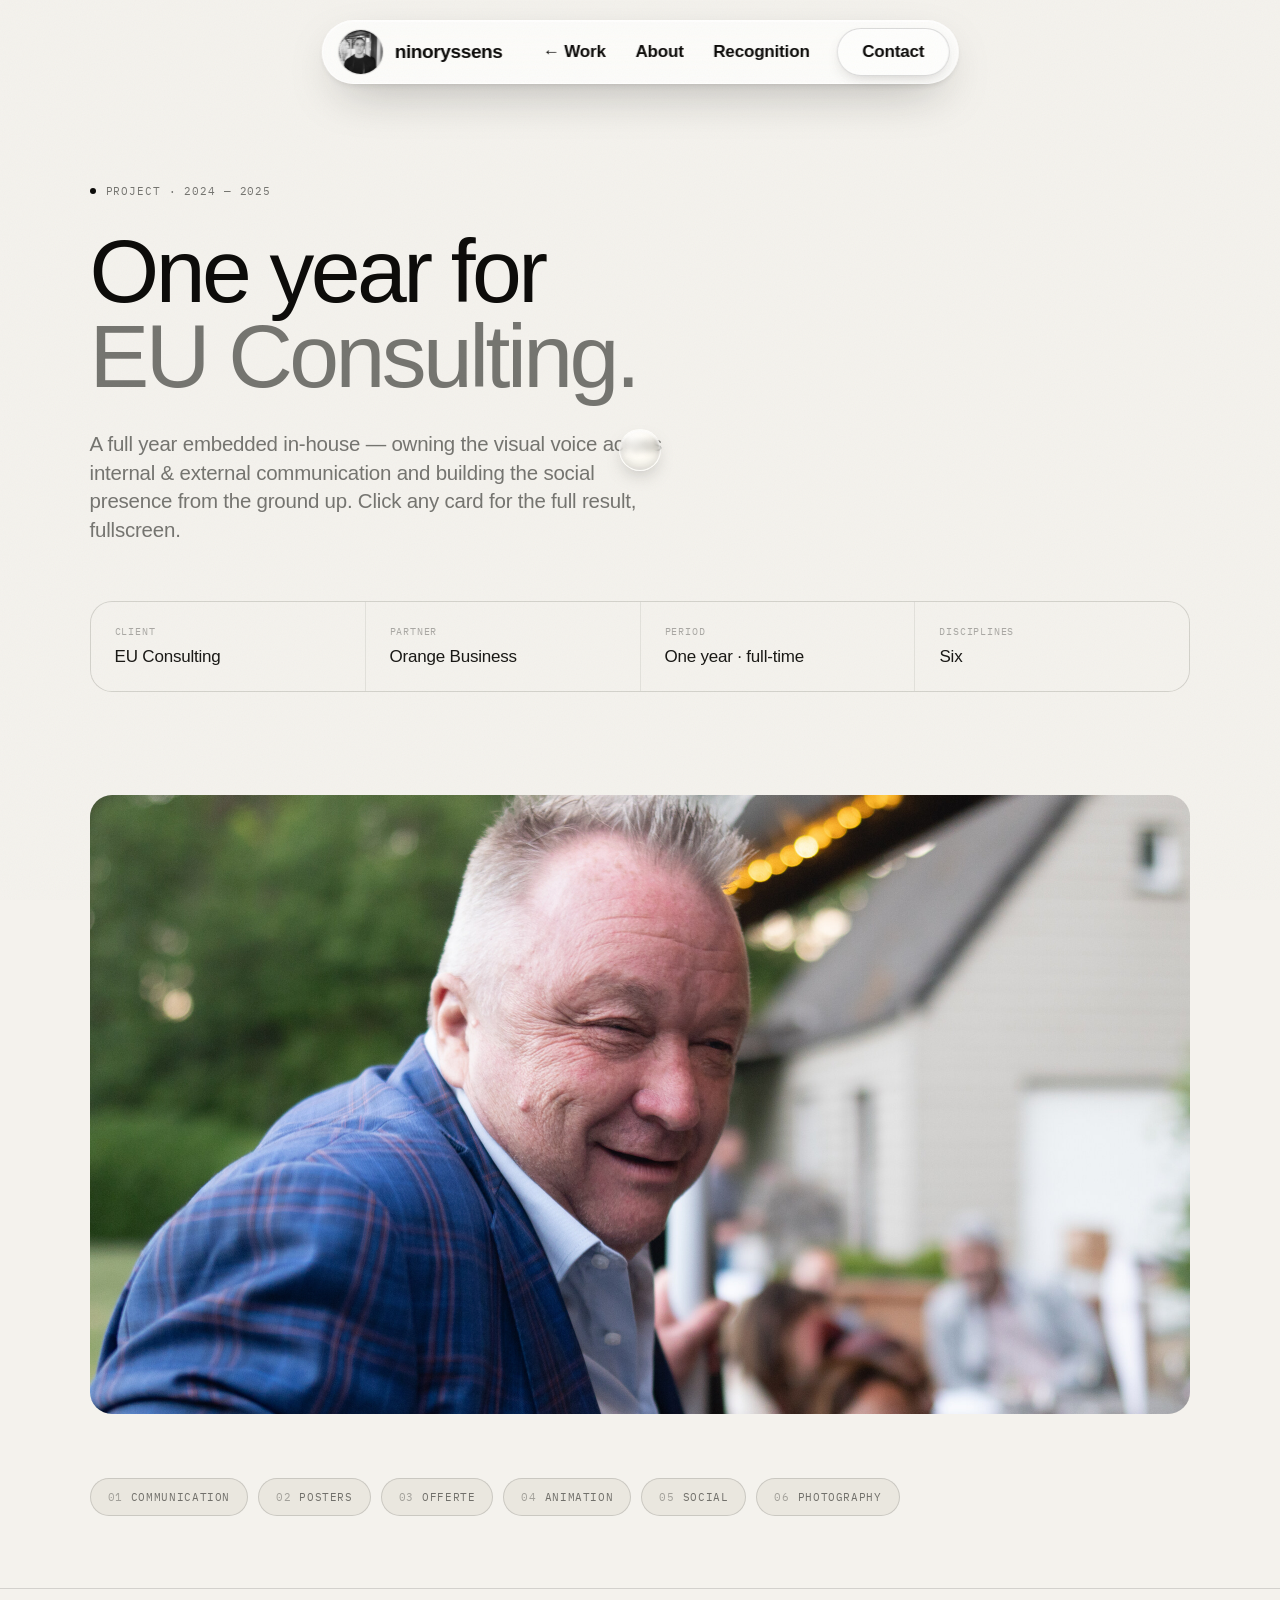
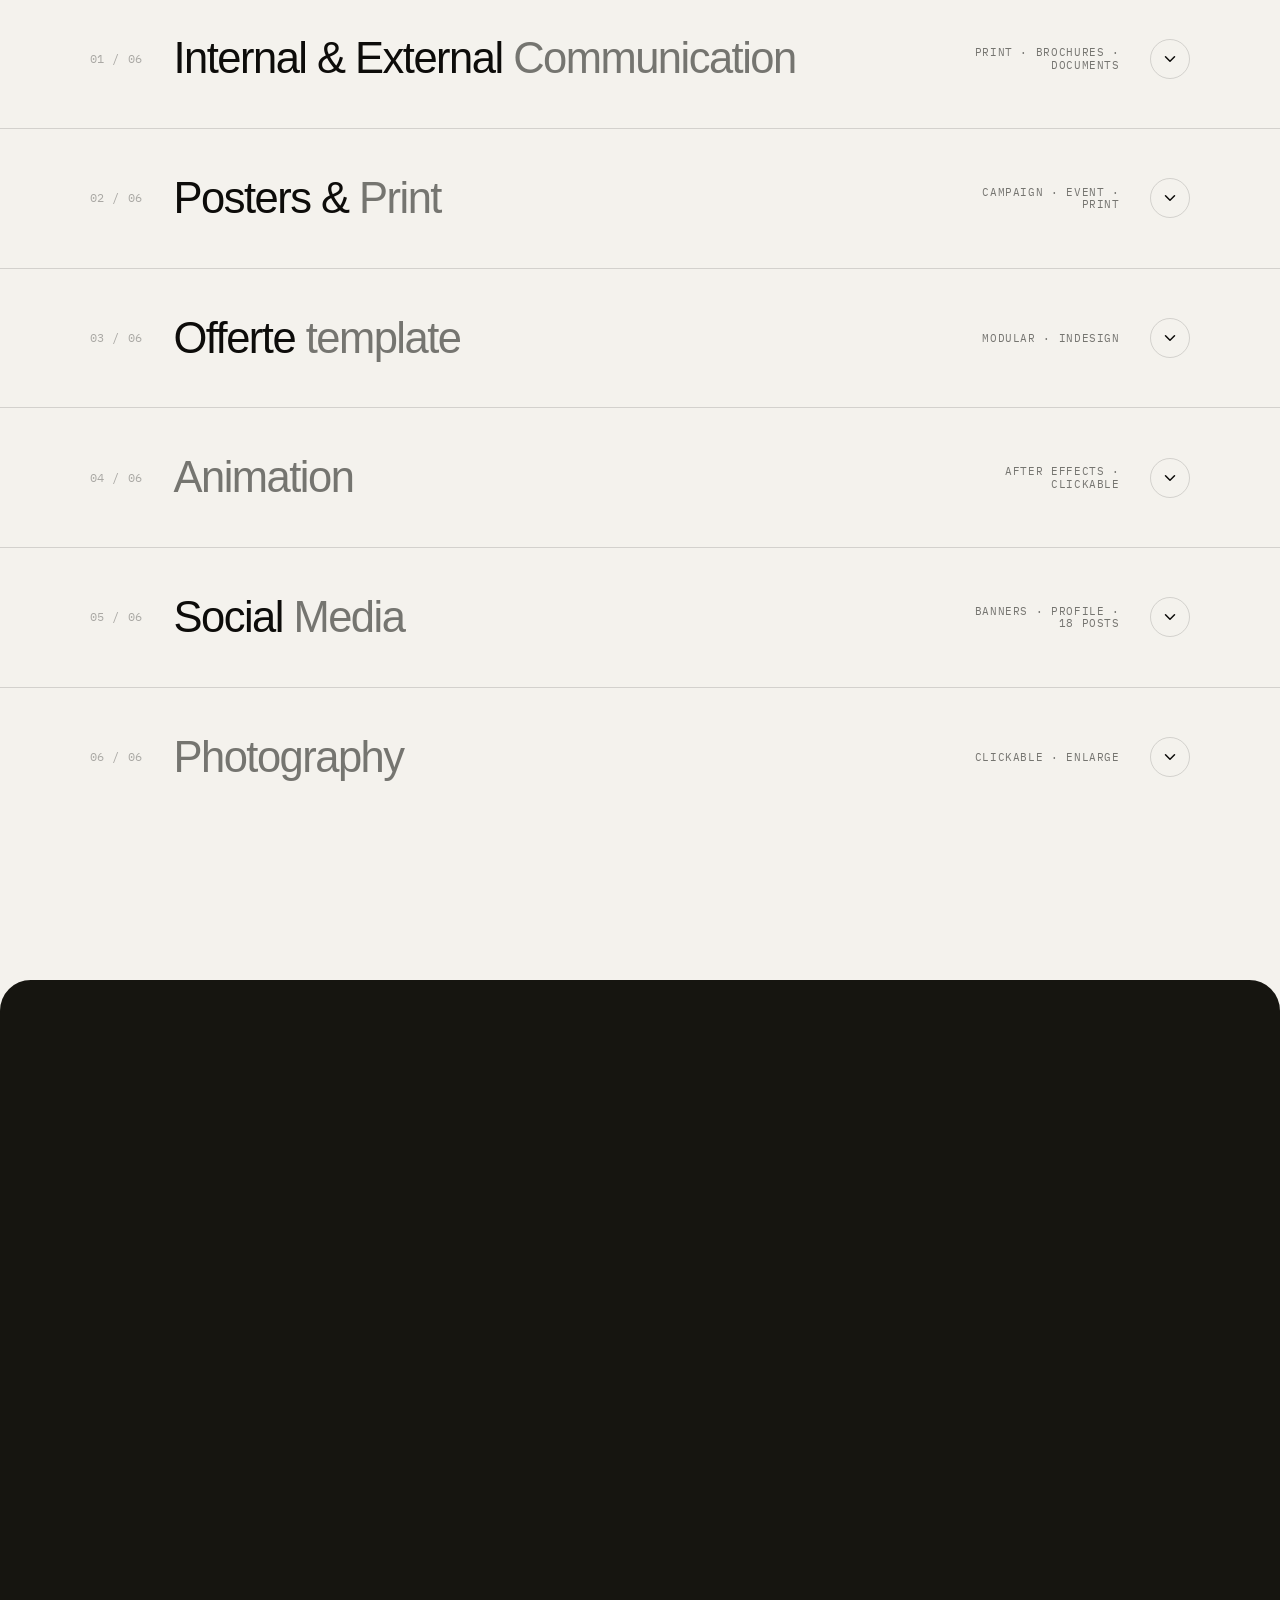
==== projects/euconsulting.html @ 8e8770a1 "Add euconsulting detail page and supporting media/docs" ====
<!DOCTYPE html>
<html lang="en">
<head>
<meta charset="UTF-8" />
<meta name="viewport" content="width=device-width, initial-scale=1.0" />
<title>EU Consulting — Nino Ryssens</title>
<meta name="description" content="One year of in-house graphic design & social media for EU Consulting (partner of Orange Business) — communication, posters, quote templates, motion, social and photography." />
<link rel="preconnect" href="https://fonts.googleapis.com" />
<link rel="preconnect" href="https://fonts.gstatic.com" crossorigin />
<link href="https://fonts.googleapis.com/css2?family=IBM+Plex+Mono:wght@400;500&display=swap" rel="stylesheet" />
<link rel="preload" as="image" href="../media/euconsulting/img/projectfoto.jpg" fetchpriority="high" />
<link rel="stylesheet" href="../styles.css" />
<link rel="stylesheet" href="case.css" />
</head>
<body>
<div class="grain"></div>
<div class="cursor"></div>
<div class="cursor-dot"></div>

<!-- ============================ TOP BAR ============================ -->
<header class="topbar" id="topbar">
  <a class="brand" href="../index.html#top" data-cursor="Home">
    <span class="avatar"><img src="../media/portrait.jpg" alt="Nino Ryssens" style="width:100%;height:100%;object-fit:cover;display:block" /></span>
    <span class="handle">ninoryssens</span>
  </a>
  <nav class="nav">
    <div class="nav-links"><div class="nav-links-inner">
      <a class="lk" href="../index.html#work" data-cursor="Go">← Work</a>
      <a class="lk" href="../index.html#about" data-cursor="Go">About</a>
      <a class="lk" href="../index.html#recognition" data-cursor="Go">Recognition</a>
    </div></div>
    <div class="nav-trigger">
      <a class="cta" id="navCta" href="#contact" data-cursor="Say hi">
        <span class="cta-label"><span>Contact</span></span>
        <span class="cta-dots" aria-hidden="true"><span><i></i><i></i><i></i></span></span>
      </a>
      <div class="nav-menu" id="navMenu">
        <a href="../index.html#work" data-cursor="Go"><span>← All work</span><span class="n">01</span></a>
        <a href="../index.html#about" data-cursor="Go"><span>About</span><span class="n">02</span></a>
        <a href="../index.html#recognition" data-cursor="Go"><span>Recognition</span><span class="n">03</span></a>
        <a href="#contact" data-cursor="Go"><span>Contact</span><span class="n">04</span></a>
      </div>
    </div>
  </nav>
</header>

<main id="top">

  <!-- ============================ HERO ============================ -->
  <section class="case-hero">
    <p class="case-eyebrow">Project · 2024 — 2025</p>
    <h1>One year for <span class="dim">EU&nbsp;Consulting.</span></h1>
    <p class="case-lede">A full year embedded in-house — owning the visual voice across internal &amp; external communication and building the social presence from the ground up. Click any card for the full result, fullscreen.</p>

    <div class="case-meta">
      <div class="item"><span class="label">Client</span><span class="value">EU Consulting</span></div>
      <div class="item"><span class="label">Partner</span><span class="value">Orange Business</span></div>
      <div class="item"><span class="label">Period</span><span class="value">One year · full-time</span></div>
      <div class="item"><span class="label">Disciplines</span><span class="value">Six</span></div>
    </div>
  </section>

  <div class="case-hero-img">
    <div class="media hovermedia" data-cursor="View" data-image="../media/euconsulting/img/projectfoto.jpg" data-title="EU Consulting — in place">
      <img class="fill" src="../media/euconsulting/img/projectfoto.jpg" alt="EU Consulting — work in place" fetchpriority="high" decoding="async" />
      <div class="scan"></div>
    </div>
  </div>

  <!-- in-page section index -->
  <nav class="case-index" aria-label="Sections">
    <a href="#communicatie" data-cursor="Go"><span class="n">01</span> Communication</a>
    <a href="#posters" data-cursor="Go"><span class="n">02</span> Posters</a>
    <a href="#offerte" data-cursor="Go"><span class="n">03</span> Offerte</a>
    <a href="#animatie" data-cursor="Go"><span class="n">04</span> Animation</a>
    <a href="#social" data-cursor="Go"><span class="n">05</span> Social</a>
    <a href="#fotografie" data-cursor="Go"><span class="n">06</span> Photography</a>
  </nav>

  <!-- ============================ 01 COMMUNICATION ============================ -->
  <section class="work" id="communicatie">
    <div class="section-inner">
      <div class="section-head" role="button" tabindex="0" aria-expanded="false" data-cursor="Open">
        <div class="section-num">01 / 06</div>
        <h2 class="section-title">Internal &amp; External <span class="dim">Communication</span></h2>
        <div class="section-tag">Print · brochures · documents</div>
        <div class="section-toggle" aria-hidden="true"><svg viewBox="0 0 24 24" fill="none" stroke="currentColor" stroke-width="2" stroke-linecap="round" stroke-linejoin="round"><polyline points="6 9 12 15 18 9"/></svg></div>
      </div>
      <div class="section-body"><div class="section-body-inner">
        <p class="section-desc reveal">The fleet vehicle wrap and business-card system, the Orange Onboarding brochure (NL / FR / EN), letterhead, a branded envelope and a roll-up — all within the existing house style.</p>

        <h3 class="subhead reveal"><span class="num">i.</span> Identity &amp; fleet</h3>
        <div class="cardgrid cols-2 reveal">
          <div class="card"><div class="media thumb hovermedia" data-cursor="View" data-image="../media/euconsulting/img/car-wrap.jpg" data-title="Vehicle wrap — Peugeot 208"><img class="fill" src="../media/euconsulting/img/car-wrap.jpg" alt="EU Consulting vehicle wrap on a Peugeot 208" loading="lazy" /><div class="scan"></div></div><div class="card-body"><h3>Vehicle wrap</h3><p>Full livery on the company Peugeot 208.</p></div></div>
          <div class="card"><div class="media thumb hovermedia" data-cursor="View" data-image="../media/euconsulting/img/cards-mockup.jpg" data-title="Business cards"><img class="fill" src="../media/euconsulting/img/cards-mockup.jpg" alt="EU Consulting business cards" loading="lazy" /><div class="scan"></div></div><div class="card-body"><h3>Business cards</h3><p>Identity stationery across the team.</p></div></div>
        </div>

        <h3 class="subhead reveal"><span class="num">ii.</span> Brochures — Orange Onboarding</h3>
        <div class="cardgrid cols-3 reveal">
          <div class="card"><div class="media thumb tall hovermedia" data-cursor="View" data-pdf="../media/euconsulting/files/communicatie/orange-onboarding-NL.pdf" data-title="Orange Onboarding — NL"><img class="fill" src="../media/euconsulting/img/preview-comm-brochure-NL-01.png" alt="Orange Onboarding brochure — NL" loading="lazy" /><div class="scan"></div></div><div class="card-body"><h3>Onboarding — NL</h3><p>Dutch edition.</p></div></div>
          <div class="card"><div class="media thumb tall hovermedia" data-cursor="View" data-pdf="../media/euconsulting/files/communicatie/orange-onboarding-FR.pdf" data-title="Orange Onboarding — FR"><img class="fill" src="../media/euconsulting/img/preview-comm-brochure-FR-01.png" alt="Orange Onboarding brochure — FR" loading="lazy" /><div class="scan"></div></div><div class="card-body"><h3>Onboarding — FR</h3><p>French edition.</p></div></div>
          <div class="card"><div class="media thumb tall hovermedia" data-cursor="View" data-pdf="../media/euconsulting/files/communicatie/orange-onboarding-EN.pdf" data-title="Orange Onboarding — EN"><img class="fill" src="../media/euconsulting/img/preview-comm-brochure-EN-01.png" alt="Orange Onboarding brochure — EN" loading="lazy" /><div class="scan"></div></div><div class="card-body"><h3>Onboarding — EN</h3><p>English edition.</p></div></div>
        </div>

        <h3 class="subhead reveal"><span class="num">iii.</span> Print &amp; documents</h3>
        <div class="cardgrid cols-3 reveal">
          <div class="card"><div class="media thumb tall hovermedia" data-cursor="View" data-pdf="../media/euconsulting/files/communicatie/briefpapier-template.pdf" data-title="Letterhead — template"><img class="fill" src="../media/euconsulting/img/preview-comm-briefpapier-1.png" alt="Letterhead template" loading="lazy" /><div class="scan"></div></div><div class="card-body"><h3>Letterhead</h3><p>Generic template version.</p></div></div>
          <div class="card"><div class="media thumb hovermedia" data-cursor="View" data-image="../media/euconsulting/img/comm-enveloppe-mockup.png" data-title="Envelope — mockup"><img class="fill" src="../media/euconsulting/img/comm-enveloppe-mockup.png" alt="Branded envelope mockup" loading="lazy" /><div class="scan"></div></div><div class="card-body"><h3>Envelope — mockup</h3><p>Mockup of the branded envelope.</p></div></div>
          <div class="card"><div class="media thumb hovermedia" data-cursor="View" data-image="../media/euconsulting/img/comm-rollup-square-mockup.png" data-title="Square roll-up — mockup"><img class="fill" src="../media/euconsulting/img/comm-rollup-square-mockup.png" alt="Square roll-up mockup" loading="lazy" /><div class="scan"></div></div><div class="card-body"><h3>Square roll-up</h3><p>Square roll-up format in mockup.</p></div></div>
        </div>
      </div></div>
    </div>
  </section>

  <!-- ============================ 02 POSTERS ============================ -->
  <section class="work" id="posters">
    <div class="section-inner">
      <div class="section-head" role="button" tabindex="0" aria-expanded="false" data-cursor="Open">
        <div class="section-num">02 / 06</div>
        <h2 class="section-title">Posters &amp; <span class="dim">Print</span></h2>
        <div class="section-tag">Campaign · event · print</div>
        <div class="section-toggle" aria-hidden="true"><svg viewBox="0 0 24 24" fill="none" stroke="currentColor" stroke-width="2" stroke-linecap="round" stroke-linejoin="round"><polyline points="6 9 12 15 18 9"/></svg></div>
      </div>
      <div class="section-body"><div class="section-body-inner">
        <p class="section-desc reveal">Campaign &amp; event work — the Tell-a-Friend and Basket Mechelen campaigns out on billboards, three motivational office posters and the summer BBQ flyer series.</p>

        <div class="cardgrid reveal">
          <div class="card"><div class="media thumb poster-hero hovermedia" data-cursor="View" data-image="../media/euconsulting/img/posters-billboard.jpg" data-title="Campaign billboards — in situ"><img class="fill" src="../media/euconsulting/img/posters-billboard.jpg" alt="Tell-a-Friend and Basket Mechelen posters mounted on a wall" loading="lazy" /><div class="scan"></div></div><div class="card-body"><h3>Billboards — in place</h3><p>The campaign posters out in the city — Tell-a-Friend &amp; Basket Mechelen.</p></div></div>
        </div>

        <h3 class="subhead reveal"><span class="num">i.</span> Office posters</h3>
        <div class="cardgrid cols-3 reveal">
          <div class="card"><div class="media thumb tall hovermedia" data-cursor="View" data-image="../media/euconsulting/img/poster-kantoor-A1.png" data-title="Office poster 01"><img class="fill" src="../media/euconsulting/img/poster-kantoor-A1.png" alt="Office poster 1" loading="lazy" /><div class="scan"></div></div><div class="card-body"><h3>Poster 01</h3></div></div>
          <div class="card"><div class="media thumb tall hovermedia" data-cursor="View" data-image="../media/euconsulting/img/poster-kantoor-A2.png" data-title="Office poster 02"><img class="fill" src="../media/euconsulting/img/poster-kantoor-A2.png" alt="Office poster 2" loading="lazy" /><div class="scan"></div></div><div class="card-body"><h3>Poster 02</h3></div></div>
          <div class="card"><div class="media thumb tall hovermedia" data-cursor="View" data-image="../media/euconsulting/img/poster-kantoor-A3.png" data-title="Office poster 03"><img class="fill" src="../media/euconsulting/img/poster-kantoor-A3.png" alt="Office poster 3" loading="lazy" /><div class="scan"></div></div><div class="card-body"><h3>Poster 03</h3></div></div>
        </div>

        <h3 class="subhead reveal"><span class="num">ii.</span> BBQ flyers — summer series</h3>
        <div class="cardgrid cols-3 reveal">
          <div class="card"><div class="media thumb tall hovermedia" data-cursor="View" data-image="../media/euconsulting/img/poster-flyer-mei.png" data-title="BBQ flyer — 15 May"><img class="fill" src="../media/euconsulting/img/poster-flyer-mei.png" alt="BBQ flyer 15 May" loading="lazy" /><div class="scan"></div></div><div class="card-body"><h3>15 May</h3></div></div>
          <div class="card"><div class="media thumb tall hovermedia" data-cursor="View" data-image="../media/euconsulting/img/poster-flyer-juni.png" data-title="BBQ flyer — 10 June"><img class="fill" src="../media/euconsulting/img/poster-flyer-juni.png" alt="BBQ flyer 10 June" loading="lazy" /><div class="scan"></div></div><div class="card-body"><h3>10 June</h3></div></div>
          <div class="card"><div class="media thumb tall hovermedia" data-cursor="View" data-image="../media/euconsulting/img/poster-flyer-juli.jpg" data-title="BBQ flyer — 8 July"><img class="fill" src="../media/euconsulting/img/poster-flyer-juli.jpg" alt="BBQ flyer 8 July" loading="lazy" /><div class="scan"></div></div><div class="card-body"><h3>8 July</h3></div></div>
        </div>
      </div></div>
    </div>
  </section>

  <!-- ============================ 03 OFFERTE ============================ -->
  <section class="work" id="offerte">
    <div class="section-inner">
      <div class="section-head" role="button" tabindex="0" aria-expanded="false" data-cursor="Open">
        <div class="section-num">03 / 06</div>
        <h2 class="section-title">Offerte <span class="dim">template</span></h2>
        <div class="section-tag">Modular · InDesign</div>
        <div class="section-toggle" aria-hidden="true"><svg viewBox="0 0 24 24" fill="none" stroke="currentColor" stroke-width="2" stroke-linecap="round" stroke-linejoin="round"><polyline points="6 9 12 15 18 9"/></svg></div>
      </div>
      <div class="section-body"><div class="section-body-inner">
        <p class="section-desc reveal">A modular quote template in three blocks — header, services overview and footer — so the team can combine them per quote.</p>

        <div class="cardgrid cols-3 reveal">
          <div class="card"><div class="media thumb tall hovermedia" data-cursor="View" data-pdf="../media/euconsulting/files/offerte/offerte-header.pdf" data-title="Offerte — Header"><img class="fill" src="../media/euconsulting/img/preview-off-header-1.png" alt="Quote header page" loading="lazy" /><div class="scan"></div></div><div class="card-body"><h3>Header</h3><p>Quote front page.</p></div></div>
          <div class="card"><div class="media thumb tall hovermedia" data-cursor="View" data-pdf="../media/euconsulting/files/offerte/offerte-diensten.pdf" data-title="Offerte — Services total"><img class="fill" src="../media/euconsulting/img/preview-off-diensten-01.png" alt="Services overview page" loading="lazy" /><div class="scan"></div></div><div class="card-body"><h3>Services — total</h3><p>Services overview page.</p></div></div>
          <div class="card"><div class="media thumb tall hovermedia" data-cursor="View" data-pdf="../media/euconsulting/files/offerte/offerte-footer.pdf" data-title="Offerte — Footer"><img class="fill" src="../media/euconsulting/img/preview-off-footer-1.png" alt="Quote closing page" loading="lazy" /><div class="scan"></div></div><div class="card-body"><h3>Footer</h3><p>Quote closing page.</p></div></div>
        </div>
      </div></div>
    </div>
  </section>

  <!-- ============================ 04 ANIMATION ============================ -->
  <section class="work" id="animatie">
    <div class="section-inner">
      <div class="section-head" role="button" tabindex="0" aria-expanded="false" data-cursor="Open">
        <div class="section-num">04 / 06</div>
        <h2 class="section-title"><span class="dim">Animation</span></h2>
        <div class="section-tag">After Effects · clickable</div>
        <div class="section-toggle" aria-hidden="true"><svg viewBox="0 0 24 24" fill="none" stroke="currentColor" stroke-width="2" stroke-linecap="round" stroke-linejoin="round"><polyline points="6 9 12 15 18 9"/></svg></div>
      </div>
      <div class="section-body"><div class="section-body-inner">
        <p class="section-desc reveal">A trade-fair motion graphic for the booth screen. Click to play it fullscreen.</p>

        <div class="cardgrid reveal">
          <div class="card feature"><div class="media thumb wide dark" data-cursor="Play" data-video="../media/euconsulting/videos/animatie-beurs-motiongraphic.mp4" data-title="Trade fair — Motion Graphic"><video muted loop playsinline preload="metadata" src="../media/euconsulting/videos/animatie-beurs-motiongraphic.mp4#t=2"></video></div>
            <div class="card-body">
              <h3>Trade fair — Motion Graphic</h3>
              <p>Loop animation for the booth screen. After Effects + Premiere — 44 sec.</p>
              <div class="card-tags"><span class="tag solid">After Effects</span><span class="tag">Premiere</span><span class="tag">MP4</span></div>
            </div>
          </div>
        </div>
      </div></div>
    </div>
  </section>

  <!-- ============================ 05 SOCIAL ============================ -->
  <section class="work" id="social">
    <div class="section-inner">
      <div class="section-head" role="button" tabindex="0" aria-expanded="false" data-cursor="Open">
        <div class="section-num">05 / 06</div>
        <h2 class="section-title">Social <span class="dim">Media</span></h2>
        <div class="section-tag">Banners · profile · 18 posts</div>
        <div class="section-toggle" aria-hidden="true"><svg viewBox="0 0 24 24" fill="none" stroke="currentColor" stroke-width="2" stroke-linecap="round" stroke-linejoin="round"><polyline points="6 9 12 15 18 9"/></svg></div>
      </div>
      <div class="section-body"><div class="section-body-inner">
        <p class="section-desc reveal">Banners for Facebook and LinkedIn, the profile picture and 18 Instagram posts — live on <a href="https://www.instagram.com/euconsulting.be/" target="_blank" rel="noopener" data-cursor="Follow">@euconsulting.be</a>.</p>

        <h3 class="subhead reveal"><span class="num">i.</span> Banners &amp; profile</h3>
        <div class="cardgrid cols-3 reveal">
          <div class="card"><div class="media thumb wide hovermedia" data-cursor="View" data-image="../media/euconsulting/img/social-facebook-banner.png" data-title="Facebook banner"><img class="fill" src="../media/euconsulting/img/social-facebook-banner.png" alt="Facebook banner" loading="lazy" /><div class="scan"></div></div><div class="card-body"><h3>Facebook banner</h3></div></div>
          <div class="card"><div class="media thumb wide hovermedia" data-cursor="View" data-image="../media/euconsulting/img/social-linkedin-banner.png" data-title="LinkedIn banner"><img class="fill" src="../media/euconsulting/img/social-linkedin-banner.png" alt="LinkedIn banner" loading="lazy" /><div class="scan"></div></div><div class="card-body"><h3>LinkedIn banner</h3></div></div>
          <div class="card"><div class="media thumb wide hovermedia" data-cursor="View" data-image="../media/euconsulting/img/social-profielfoto.png" data-title="Profile picture"><img class="fill" src="../media/euconsulting/img/social-profielfoto.png" alt="Profile picture" loading="lazy" /><div class="scan"></div></div><div class="card-body"><h3>Profile picture</h3></div></div>
        </div>

        <h3 class="subhead reveal"><span class="num">ii.</span> Instagram — 18 posts</h3>

        <div class="ig-mock reveal">
          <div class="ig-mock-bar">
            <div class="ig-dot"></div><div class="ig-dot"></div><div class="ig-dot"></div>
            <div class="ig-mock-url">
              <svg width="13" height="13" viewBox="0 0 24 24" fill="none" stroke="currentColor" stroke-width="2" stroke-linecap="round"><rect x="3" y="11" width="18" height="11" rx="2"/><path d="M7 11V7a5 5 0 0 1 10 0v4"/></svg>
              <span>instagram.com/euconsulting.be</span>
            </div>
          </div>
          <div class="ig-mock-inner">
            <header class="ig-head">
              <div class="ig-pfp"><img src="../media/euconsulting/img/social-profielfoto.png" alt="@euconsulting.be" /></div>
              <div class="ig-info">
                <div class="ig-row1">
                  <span class="ig-handle">euconsulting.be</span>
                  <button class="ig-btn primary" type="button" data-cursor="Follow">Follow</button>
                  <button class="ig-btn" type="button">Message</button>
                </div>
                <div class="ig-stats">
                  <span><b>18</b> posts</span>
                  <span><b>1,2k</b> followers</span>
                  <span><b>87</b> following</span>
                </div>
                <div class="ig-bio">
                  <strong>EU Consulting</strong><br />
                  Partner of Orange Business · B2B telecom &amp; ICT<br />
                  <span class="ig-link">euconsulting.be</span>
                </div>
              </div>
            </header>

            <div class="ig-highlights">
              <button class="ig-hl" type="button" data-hl="0" data-cursor="Play"><span class="ig-hl-circle"><img src="../media/euconsulting/img/highlights/cover-ct.png" alt="Cloud Telephony" /></span><span class="ig-hl-label">Cloud Telephony</span></button>
              <button class="ig-hl" type="button" data-hl="1" data-cursor="Play"><span class="ig-hl-circle"><img src="../media/euconsulting/img/highlights/cover-it.png" alt="IT &amp; Cyber" /></span><span class="ig-hl-label">IT &amp; Cyber</span></button>
              <button class="ig-hl" type="button" data-hl="2" data-cursor="Play"><span class="ig-hl-circle"><img src="../media/euconsulting/img/highlights/cover-m.png" alt="Mobiel" /></span><span class="ig-hl-label">Mobiel</span></button>
              <button class="ig-hl" type="button" data-hl="3" data-cursor="Play"><span class="ig-hl-circle"><img src="../media/euconsulting/img/highlights/cover-zc.png" alt="Zakelijke connectiviteit" /></span><span class="ig-hl-label">Zakelijke conn.</span></button>
            </div>

            <nav class="ig-tabs">
              <span class="ig-tab active"><svg viewBox="0 0 24 24" fill="none" stroke="currentColor" stroke-width="2"><rect x="3" y="3" width="7" height="7"/><rect x="14" y="3" width="7" height="7"/><rect x="3" y="14" width="7" height="7"/><rect x="14" y="14" width="7" height="7"/></svg> Posts</span>
              <span class="ig-tab"><svg viewBox="0 0 24 24" fill="none" stroke="currentColor" stroke-width="2"><rect x="3" y="3" width="18" height="18" rx="2"/><polygon points="10 8 16 12 10 16" fill="currentColor" stroke="none"/></svg> Reels</span>
              <span class="ig-tab"><svg viewBox="0 0 24 24" fill="none" stroke="currentColor" stroke-width="2"><path d="M5 3h14a2 2 0 0 1 2 2v16l-9-4-9 4V5a2 2 0 0 1 2-2z"/></svg> Tagged</span>
            </nav>

            <div class="ig-grid">
              <div class="ig-cell" data-cursor="View" data-image="../media/euconsulting/img/social-post-16.png" data-title="Instagram post"><img src="../media/euconsulting/img/social-post-16.png" alt="" loading="lazy" /></div>
              <div class="ig-cell" data-cursor="View" data-image="../media/euconsulting/img/social-post-15.png" data-title="Instagram post — Fiber"><img src="../media/euconsulting/img/social-post-15.png" alt="" loading="lazy" /></div>
              <div class="ig-cell" data-cursor="View" data-image="../media/euconsulting/img/social-post-03.png" data-title="Instagram post"><img src="../media/euconsulting/img/social-post-03.png" alt="" loading="lazy" /></div>
              <div class="ig-cell" data-cursor="View" data-image="../media/euconsulting/img/social-post-17.png" data-title="Instagram post — iMessage"><img src="../media/euconsulting/img/social-post-17.png" alt="" loading="lazy" /></div>
              <div class="ig-cell" data-cursor="View" data-image="../media/euconsulting/img/social-post-18.png" data-title="Instagram post"><img src="../media/euconsulting/img/social-post-18.png" alt="" loading="lazy" /></div>
              <div class="ig-cell" data-cursor="View" data-image="../media/euconsulting/img/social-post-19.png" data-title="Instagram post — No internet"><img src="../media/euconsulting/img/social-post-19.png" alt="" loading="lazy" /></div>
              <div class="ig-cell" data-cursor="View" data-image="../media/euconsulting/img/social-post-08.png" data-title="Instagram post — Interview"><img src="../media/euconsulting/img/social-post-08.png" alt="" loading="lazy" /></div>
              <div class="ig-cell" data-cursor="View" data-image="../media/euconsulting/img/social-post-09.png" data-title="Instagram post"><img src="../media/euconsulting/img/social-post-09.png" alt="" loading="lazy" /></div>
              <div class="ig-cell" data-cursor="View" data-image="../media/euconsulting/img/social-post-11.png" data-title="Instagram post"><img src="../media/euconsulting/img/social-post-11.png" alt="" loading="lazy" /></div>
              <div class="ig-cell" data-cursor="View" data-image="../media/euconsulting/img/social-post-14.png" data-title="Instagram post"><img src="../media/euconsulting/img/social-post-14.png" alt="" loading="lazy" /></div>
              <div class="ig-cell" data-cursor="View" data-image="../media/euconsulting/img/social-post-05.png" data-title="Instagram post — 5G"><img src="../media/euconsulting/img/social-post-05.png" alt="" loading="lazy" /></div>
              <div class="ig-cell" data-cursor="View" data-image="../media/euconsulting/img/social-post-07.png" data-title="Instagram post"><img src="../media/euconsulting/img/social-post-07.png" alt="" loading="lazy" /></div>
              <div class="ig-cell" data-cursor="View" data-image="../media/euconsulting/img/social-post-02.png" data-title="Instagram post — BBQ"><img src="../media/euconsulting/img/social-post-02.png" alt="" loading="lazy" /></div>
              <div class="ig-cell" data-cursor="View" data-image="../media/euconsulting/img/social-post-04.png" data-title="Instagram post — Tell-a-Friend"><img src="../media/euconsulting/img/social-post-04.png" alt="" loading="lazy" /></div>
              <div class="ig-cell" data-cursor="View" data-image="../media/euconsulting/img/social-post-06.png" data-title="Instagram post — BBQ"><img src="../media/euconsulting/img/social-post-06.png" alt="" loading="lazy" /></div>
              <div class="ig-cell" data-cursor="View" data-image="../media/euconsulting/img/social-post-10.png" data-title="Instagram post"><img src="../media/euconsulting/img/social-post-10.png" alt="" loading="lazy" /></div>
              <div class="ig-cell" data-cursor="View" data-image="../media/euconsulting/img/social-post-12.png" data-title="Instagram post — BBQ"><img src="../media/euconsulting/img/social-post-12.png" alt="" loading="lazy" /></div>
              <div class="ig-cell" data-cursor="View" data-image="../media/euconsulting/img/social-post-13.png" data-title="Instagram post"><img src="../media/euconsulting/img/social-post-13.png" alt="" loading="lazy" /></div>
            </div>

            <a class="ig-cta" href="https://www.instagram.com/euconsulting.be/" target="_blank" rel="noopener" data-cursor="Follow">
              <svg viewBox="0 0 24 24" fill="currentColor"><path d="M12 2.2c3.2 0 3.6 0 4.8.1 1.2.1 1.8.2 2.2.4.6.2 1 .5 1.5 1s.8.9 1 1.5c.2.4.4 1 .4 2.2.1 1.2.1 1.6.1 4.8s0 3.6-.1 4.8c-.1 1.2-.2 1.8-.4 2.2-.2.6-.5 1-1 1.5s-.9.8-1.5 1c-.4.2-1 .4-2.2.4-1.2.1-1.6.1-4.8.1s-3.6 0-4.8-.1c-1.2-.1-1.8-.2-2.2-.4-.6-.2-1-.5-1.5-1s-.8-.9-1-1.5c-.2-.4-.4-1-.4-2.2C2.2 15.6 2.2 15.2 2.2 12s0-3.6.1-4.8c.1-1.2.2-1.8.4-2.2.2-.6.5-1 1-1.5s.9-.8 1.5-1c.4-.2 1-.4 2.2-.4C8.4 2.2 8.8 2.2 12 2.2zm0 3.1c2.7 0 4.9 2.2 4.9 4.9s-2.2 4.9-4.9 4.9S7.1 14.7 7.1 12 9.3 7.1 12 7.1zm0 8.1c1.8 0 3.2-1.4 3.2-3.2S13.8 8.8 12 8.8 8.8 10.2 8.8 12s1.4 3.2 3.2 3.2zm6.3-8.3c0 .6-.5 1.1-1.1 1.1s-1.1-.5-1.1-1.1.5-1.1 1.1-1.1 1.1.5 1.1 1.1z"/></svg>
              <span>View live on Instagram</span><span>↗</span>
            </a>
          </div>
        </div>
      </div></div>
    </div>
  </section>

  <!-- ============================ 06 PHOTOGRAPHY ============================ -->
  <section class="work" id="fotografie">
    <div class="section-inner">
      <div class="section-head" role="button" tabindex="0" aria-expanded="false" data-cursor="Open">
        <div class="section-num">06 / 06</div>
        <h2 class="section-title"><span class="dim">Photography</span></h2>
        <div class="section-tag">Clickable · enlarge</div>
        <div class="section-toggle" aria-hidden="true"><svg viewBox="0 0 24 24" fill="none" stroke="currentColor" stroke-width="2" stroke-linecap="round" stroke-linejoin="round"><polyline points="6 9 12 15 18 9"/></svg></div>
      </div>
      <div class="section-body"><div class="section-body-inner">
        <p class="section-desc reveal">In-house photography of the team BBQs and the 13 March trade fair.</p>

        <h3 class="subhead reveal"><span class="num">i.</span> BBQ — 15 May · 12 photos</h3>
        <div class="pgal reveal" style="margin-bottom:clamp(28px,4vw,44px)">
          <div class="pitem media hovermedia" data-cursor="View" data-image="../media/euconsulting/photos/bbq-mei/mei-01.jpg" data-title="BBQ 15 May — 1"><img class="fill" src="../media/euconsulting/photos/bbq-mei/mei-01.jpg" alt="" loading="lazy" /><div class="scan"></div></div>
          <div class="pitem media hovermedia" data-cursor="View" data-image="../media/euconsulting/photos/bbq-mei/mei-02.jpg" data-title="BBQ 15 May — 2"><img class="fill" src="../media/euconsulting/photos/bbq-mei/mei-02.jpg" alt="" loading="lazy" /><div class="scan"></div></div>
          <div class="pitem media hovermedia" data-cursor="View" data-image="../media/euconsulting/photos/bbq-mei/mei-03.jpg" data-title="BBQ 15 May — 3"><img class="fill" src="../media/euconsulting/photos/bbq-mei/mei-03.jpg" alt="" loading="lazy" /><div class="scan"></div></div>
          <div class="pitem media hovermedia" data-cursor="View" data-image="../media/euconsulting/photos/bbq-mei/mei-04.jpg" data-title="BBQ 15 May — 4"><img class="fill" src="../media/euconsulting/photos/bbq-mei/mei-04.jpg" alt="" loading="lazy" /><div class="scan"></div></div>
          <div class="pitem media hovermedia" data-cursor="View" data-image="../media/euconsulting/photos/bbq-mei/mei-05.jpg" data-title="BBQ 15 May — 5"><img class="fill" src="../media/euconsulting/photos/bbq-mei/mei-05.jpg" alt="" loading="lazy" /><div class="scan"></div></div>
          <div class="pitem media hovermedia" data-cursor="View" data-image="../media/euconsulting/photos/bbq-mei/mei-06.jpg" data-title="BBQ 15 May — 6"><img class="fill" src="../media/euconsulting/photos/bbq-mei/mei-06.jpg" alt="" loading="lazy" /><div class="scan"></div></div>
          <div class="pitem media hovermedia" data-cursor="View" data-image="../media/euconsulting/photos/bbq-mei/mei-07.jpg" data-title="BBQ 15 May — 7"><img class="fill" src="../media/euconsulting/photos/bbq-mei/mei-07.jpg" alt="" loading="lazy" /><div class="scan"></div></div>
          <div class="pitem media hovermedia" data-cursor="View" data-image="../media/euconsulting/photos/bbq-mei/mei-08.jpg" data-title="BBQ 15 May — 8"><img class="fill" src="../media/euconsulting/photos/bbq-mei/mei-08.jpg" alt="" loading="lazy" /><div class="scan"></div></div>
          <div class="pitem media hovermedia" data-cursor="View" data-image="../media/euconsulting/photos/bbq-mei/mei-09.jpg" data-title="BBQ 15 May — 9"><img class="fill" src="../media/euconsulting/photos/bbq-mei/mei-09.jpg" alt="" loading="lazy" /><div class="scan"></div></div>
          <div class="pitem media hovermedia" data-cursor="View" data-image="../media/euconsulting/photos/bbq-mei/mei-10.jpg" data-title="BBQ 15 May — 10"><img class="fill" src="../media/euconsulting/photos/bbq-mei/mei-10.jpg" alt="" loading="lazy" /><div class="scan"></div></div>
          <div class="pitem media hovermedia" data-cursor="View" data-image="../media/euconsulting/photos/bbq-mei/mei-11.jpg" data-title="BBQ 15 May — 11"><img class="fill" src="../media/euconsulting/photos/bbq-mei/mei-11.jpg" alt="" loading="lazy" /><div class="scan"></div></div>
          <div class="pitem media hovermedia" data-cursor="View" data-image="../media/euconsulting/photos/bbq-mei/mei-12.jpg" data-title="BBQ 15 May — 12"><img class="fill" src="../media/euconsulting/photos/bbq-mei/mei-12.jpg" alt="" loading="lazy" /><div class="scan"></div></div>
        </div>

        <h3 class="subhead reveal"><span class="num">ii.</span> BBQ — 10 June · 8 photos</h3>
        <div class="pgal reveal" style="margin-bottom:clamp(28px,4vw,44px)">
          <div class="pitem media hovermedia" data-cursor="View" data-image="../media/euconsulting/photos/bbq-juni/juni-01.jpg" data-title="BBQ 10 June — 1"><img class="fill" src="../media/euconsulting/photos/bbq-juni/juni-01.jpg" alt="" loading="lazy" /><div class="scan"></div></div>
          <div class="pitem media hovermedia" data-cursor="View" data-image="../media/euconsulting/photos/bbq-juni/juni-02.jpg" data-title="BBQ 10 June — 2"><img class="fill" src="../media/euconsulting/photos/bbq-juni/juni-02.jpg" alt="" loading="lazy" /><div class="scan"></div></div>
          <div class="pitem media hovermedia" data-cursor="View" data-image="../media/euconsulting/photos/bbq-juni/juni-03.jpg" data-title="BBQ 10 June — 3"><img class="fill" src="../media/euconsulting/photos/bbq-juni/juni-03.jpg" alt="" loading="lazy" /><div class="scan"></div></div>
          <div class="pitem media hovermedia" data-cursor="View" data-image="../media/euconsulting/photos/bbq-juni/juni-04.jpg" data-title="BBQ 10 June — 4"><img class="fill" src="../media/euconsulting/photos/bbq-juni/juni-04.jpg" alt="" loading="lazy" /><div class="scan"></div></div>
          <div class="pitem media hovermedia" data-cursor="View" data-image="../media/euconsulting/photos/bbq-juni/juni-05.jpg" data-title="BBQ 10 June — 5"><img class="fill" src="../media/euconsulting/photos/bbq-juni/juni-05.jpg" alt="" loading="lazy" /><div class="scan"></div></div>
          <div class="pitem media hovermedia" data-cursor="View" data-image="../media/euconsulting/photos/bbq-juni/juni-06.jpg" data-title="BBQ 10 June — 6"><img class="fill" src="../media/euconsulting/photos/bbq-juni/juni-06.jpg" alt="" loading="lazy" /><div class="scan"></div></div>
          <div class="pitem media hovermedia" data-cursor="View" data-image="../media/euconsulting/photos/bbq-juni/juni-07.jpg" data-title="BBQ 10 June — 7"><img class="fill" src="../media/euconsulting/photos/bbq-juni/juni-07.jpg" alt="" loading="lazy" /><div class="scan"></div></div>
          <div class="pitem media hovermedia" data-cursor="View" data-image="../media/euconsulting/photos/bbq-juni/juni-08.jpg" data-title="BBQ 10 June — 8"><img class="fill" src="../media/euconsulting/photos/bbq-juni/juni-08.jpg" alt="" loading="lazy" /><div class="scan"></div></div>
        </div>

        <h3 class="subhead reveal"><span class="num">iii.</span> BBQ — 8 July · 14 photos</h3>
        <div class="pgal reveal" style="margin-bottom:clamp(28px,4vw,44px)">
          <div class="pitem media hovermedia" data-cursor="View" data-image="../media/euconsulting/photos/bbq-juli/juli-01.jpg" data-title="BBQ 8 July — 1"><img class="fill" src="../media/euconsulting/photos/bbq-juli/juli-01.jpg" alt="" loading="lazy" /><div class="scan"></div></div>
          <div class="pitem media hovermedia" data-cursor="View" data-image="../media/euconsulting/photos/bbq-juli/juli-02.jpg" data-title="BBQ 8 July — 2"><img class="fill" src="../media/euconsulting/photos/bbq-juli/juli-02.jpg" alt="" loading="lazy" /><div class="scan"></div></div>
          <div class="pitem media hovermedia" data-cursor="View" data-image="../media/euconsulting/photos/bbq-juli/juli-03.jpg" data-title="BBQ 8 July — 3"><img class="fill" src="../media/euconsulting/photos/bbq-juli/juli-03.jpg" alt="" loading="lazy" /><div class="scan"></div></div>
          <div class="pitem media hovermedia" data-cursor="View" data-image="../media/euconsulting/photos/bbq-juli/juli-04.jpg" data-title="BBQ 8 July — 4"><img class="fill" src="../media/euconsulting/photos/bbq-juli/juli-04.jpg" alt="" loading="lazy" /><div class="scan"></div></div>
          <div class="pitem media hovermedia" data-cursor="View" data-image="../media/euconsulting/photos/bbq-juli/juli-05.jpg" data-title="BBQ 8 July — 5"><img class="fill" src="../media/euconsulting/photos/bbq-juli/juli-05.jpg" alt="" loading="lazy" /><div class="scan"></div></div>
          <div class="pitem media hovermedia" data-cursor="View" data-image="../media/euconsulting/photos/bbq-juli/juli-06.jpg" data-title="BBQ 8 July — 6"><img class="fill" src="../media/euconsulting/photos/bbq-juli/juli-06.jpg" alt="" loading="lazy" /><div class="scan"></div></div>
          <div class="pitem media hovermedia" data-cursor="View" data-image="../media/euconsulting/photos/bbq-juli/juli-07.jpg" data-title="BBQ 8 July — 7"><img class="fill" src="../media/euconsulting/photos/bbq-juli/juli-07.jpg" alt="" loading="lazy" /><div class="scan"></div></div>
          <div class="pitem media hovermedia" data-cursor="View" data-image="../media/euconsulting/photos/bbq-juli/juli-08.jpg" data-title="BBQ 8 July — 8"><img class="fill" src="../media/euconsulting/photos/bbq-juli/juli-08.jpg" alt="" loading="lazy" /><div class="scan"></div></div>
          <div class="pitem media hovermedia" data-cursor="View" data-image="../media/euconsulting/photos/bbq-juli/juli-09.jpg" data-title="BBQ 8 July — 9"><img class="fill" src="../media/euconsulting/photos/bbq-juli/juli-09.jpg" alt="" loading="lazy" /><div class="scan"></div></div>
          <div class="pitem media hovermedia" data-cursor="View" data-image="../media/euconsulting/photos/bbq-juli/juli-10.jpg" data-title="BBQ 8 July — 10"><img class="fill" src="../media/euconsulting/photos/bbq-juli/juli-10.jpg" alt="" loading="lazy" /><div class="scan"></div></div>
          <div class="pitem media hovermedia" data-cursor="View" data-image="../media/euconsulting/photos/bbq-juli/juli-11.jpg" data-title="BBQ 8 July — 11"><img class="fill" src="../media/euconsulting/photos/bbq-juli/juli-11.jpg" alt="" loading="lazy" /><div class="scan"></div></div>
          <div class="pitem media hovermedia" data-cursor="View" data-image="../media/euconsulting/photos/bbq-juli/juli-12.jpg" data-title="BBQ 8 July — 12"><img class="fill" src="../media/euconsulting/photos/bbq-juli/juli-12.jpg" alt="" loading="lazy" /><div class="scan"></div></div>
          <div class="pitem media hovermedia" data-cursor="View" data-image="../media/euconsulting/photos/bbq-juli/juli-13.jpg" data-title="BBQ 8 July — 13"><img class="fill" src="../media/euconsulting/photos/bbq-juli/juli-13.jpg" alt="" loading="lazy" /><div class="scan"></div></div>
          <div class="pitem media hovermedia" data-cursor="View" data-image="../media/euconsulting/photos/bbq-juli/juli-14.jpg" data-title="BBQ 8 July — 14"><img class="fill" src="../media/euconsulting/photos/bbq-juli/juli-14.jpg" alt="" loading="lazy" /><div class="scan"></div></div>
        </div>

        <h3 class="subhead reveal"><span class="num">iv.</span> Trade fair — 13 March · 6 photos</h3>
        <div class="pgal reveal">
          <div class="pitem media hovermedia" data-cursor="View" data-image="../media/euconsulting/photos/beurs-maart/beurs-01.jpg" data-title="Trade fair 13 March — 1"><img class="fill" src="../media/euconsulting/photos/beurs-maart/beurs-01.jpg" alt="" loading="lazy" /><div class="scan"></div></div>
          <div class="pitem media hovermedia" data-cursor="View" data-image="../media/euconsulting/photos/beurs-maart/beurs-02.jpg" data-title="Trade fair 13 March — 2"><img class="fill" src="../media/euconsulting/photos/beurs-maart/beurs-02.jpg" alt="" loading="lazy" /><div class="scan"></div></div>
          <div class="pitem media hovermedia" data-cursor="View" data-image="../media/euconsulting/photos/beurs-maart/beurs-03.jpg" data-title="Trade fair 13 March — 3"><img class="fill" src="../media/euconsulting/photos/beurs-maart/beurs-03.jpg" alt="" loading="lazy" /><div class="scan"></div></div>
          <div class="pitem media hovermedia" data-cursor="View" data-image="../media/euconsulting/photos/beurs-maart/beurs-04.jpg" data-title="Trade fair 13 March — 4"><img class="fill" src="../media/euconsulting/photos/beurs-maart/beurs-04.jpg" alt="" loading="lazy" /><div class="scan"></div></div>
          <div class="pitem media hovermedia" data-cursor="View" data-image="../media/euconsulting/photos/beurs-maart/beurs-05.jpg" data-title="Trade fair 13 March — 5"><img class="fill" src="../media/euconsulting/photos/beurs-maart/beurs-05.jpg" alt="" loading="lazy" /><div class="scan"></div></div>
          <div class="pitem media hovermedia" data-cursor="View" data-image="../media/euconsulting/photos/beurs-maart/beurs-06.jpg" data-title="Trade fair 13 March — 6"><img class="fill" src="../media/euconsulting/photos/beurs-maart/beurs-06.jpg" alt="" loading="lazy" /><div class="scan"></div></div>
        </div>
      </div></div>
    </div>
  </section>
</main>

<!-- ============================ CONTACT / FOOTER ============================ -->
<footer class="megafoot" id="contact">
  <div class="wrap">
    <p class="mega-pre mono reveal">EU Consulting · in-house · 2024 — 2025</p>
    <h2 class="mega-head reveal d1">
      <span class="l1">A question or</span>
      <span class="l2">a new project?</span>
    </h2>

    <div class="mega-cols">
      <div class="mcol reveal"><span class="k mono">Email</span><a class="mlink" href="mailto:ryssensnino4@gmail.com" data-cursor="Email">ryssensnino4@gmail.com</a></div>
      <div class="mcol reveal d1"><span class="k mono">Client</span><a class="iconlink" href="https://www.instagram.com/euconsulting.be/" target="_blank" rel="noopener" data-cursor="Follow" aria-label="Instagram — @euconsulting.be"><svg viewBox="0 0 24 24" width="20" height="20" fill="none" stroke="currentColor" stroke-width="1.6" stroke-linecap="round" stroke-linejoin="round" aria-hidden="true"><rect x="2.5" y="2.5" width="19" height="19" rx="5.5"></rect><circle cx="12" cy="12" r="4.2"></circle><circle cx="17.4" cy="6.6" r="1.1" fill="currentColor" stroke="none"></circle></svg></a></div>
      <div class="mcol reveal d2"><span class="k mono">Role</span><span class="mval">In-house Graphic Designer</span></div>
    </div>

    <div class="mega-divider reveal"></div>

    <div class="mega-meta">
      <span class="mono">Based in Antwerp, Belgium <span data-clock>—</span></span>
      <span class="mono">EU Consulting · Partner of Orange Business</span>
      <span class="mono copy">© <span data-year>2026</span> Nino Ryssens</span>
      <a class="mono totop" href="../index.html#work" data-cursor="Back">← Back to portfolio</a>
    </div>

    <div class="mega-mark" aria-hidden="true">RYSSENS</div>
  </div>
</footer>

<!-- ============================ LIGHTBOX ============================ -->
<div class="lb" id="lb" role="dialog" aria-modal="true" aria-label="Media viewer">
  <button class="lb-btn lb-close" type="button" aria-label="Close (Esc)">✕</button>
  <button class="lb-btn lb-prev" type="button" aria-label="Previous">‹</button>
  <button class="lb-btn lb-next" type="button" aria-label="Next">›</button>
  <div class="lb-content"></div>
  <div class="lb-caption"><span class="lb-count"></span><span class="lb-alt lb-cap"></span></div>
</div>

<!-- ============================ STORY VIEWER ============================ -->
<div class="sv" id="sv" aria-hidden="true">
  <div class="sv-frame">
    <div class="sv-bars" id="sv-bars"></div>
    <div class="sv-head">
      <div class="sv-pfp"><img src="../media/euconsulting/img/social-profielfoto.png" alt="" /></div>
      <div class="sv-name"><span class="sv-handle">euconsulting.be</span><span class="sv-label" id="sv-label"></span></div>
      <button class="sv-close" id="sv-close" type="button" aria-label="Close story">✕</button>
    </div>
    <div class="sv-stage" id="sv-stage">
      <button class="sv-tap sv-tap-l" id="sv-prev" aria-label="Previous"></button>
      <button class="sv-tap sv-tap-r" id="sv-next" aria-label="Next"></button>
      <img id="sv-img" alt="" />
    </div>
  </div>
</div>

<script>
  window.IG_HIGHLIGHTS = [
    { label: "Cloud Telephony", stories: ["../media/euconsulting/img/highlights/ct-1.png","../media/euconsulting/img/highlights/ct-2.png","../media/euconsulting/img/highlights/ct-3.png"] },
    { label: "IT & Cyber",      stories: ["../media/euconsulting/img/highlights/it-1.png","../media/euconsulting/img/highlights/it-2.png","../media/euconsulting/img/highlights/it-3.png"] },
    { label: "Mobiel",          stories: ["../media/euconsulting/img/highlights/m-1.png","../media/euconsulting/img/highlights/m-2.png","../media/euconsulting/img/highlights/m-3.png"] },
    { label: "Zakelijke conn.", stories: ["../media/euconsulting/img/highlights/zc-1.png","../media/euconsulting/img/highlights/zc-2.png","../media/euconsulting/img/highlights/zc-3.png"] }
  ];
</script>
<script src="case.js"></script>
</body>
</html>
---- styles.css ----
/* ============================================================
   NINO RYSSENS — Portfolio
   Dark, monochrome, editorial. Neo-grotesque + monospace labels.
   ============================================================ */

:root {
  --bg:        #f4f2ed;
  --bg-soft:   #eae7df;
  --panel:     #e6e2d9;
  --fg:        #1a1916;
  --fg-strong: #0d0c0a;
  --fg-dim:    rgba(26,25,22,0.58);
  --fg-faint:  rgba(26,25,22,0.34);
  --line:      rgba(26,25,22,0.15);
  --line-soft: rgba(26,25,22,0.08);

  --font-sans: "Helvetica Neue", Helvetica, Arial, "Liberation Sans", sans-serif;
  --font-mono: "IBM Plex Mono", ui-monospace, "SF Mono", Menlo, Consolas, monospace;

  /* --- global layout system ---------------------------------------
     --pad  = page gutters: small on mobile, generous on desktop.
     --maxw = content cap. Effective content width is
              min(--maxw, 100vw - 2*--pad), so on a 1440 laptop content
              lands ~80% and on a 1920 display ~60% — editorial framing
              instead of full-bleed. Tune these two to rescale the site. */
  --pad: clamp(24px, 7vw, 128px);
  --maxw: 1160px;
  /* width a full-bleed block (hero, carousel) gives its padded box so its
     inner content lines up with .wrap content: --maxw + the two gutters. */
  --bleed: calc(var(--maxw) + 2 * var(--pad));
  --radius: 22px;

  --ease: cubic-bezier(0.22, 1, 0.36, 1);
  --spring: cubic-bezier(0.34, 1.56, 0.64, 1);
  --ease-morph: cubic-bezier(0.65, 0, 0.35, 1);
  --morph-dur: 0.72s;
}

* { margin: 0; padding: 0; box-sizing: border-box; }

html { -webkit-font-smoothing: antialiased; text-rendering: optimizeLegibility; }

body {
  background: var(--bg);
  color: var(--fg);
  font-family: var(--font-sans);
  font-weight: 400;
  line-height: 1.18;
  letter-spacing: -0.01em;
  overflow-x: hidden;
}

/* Optional smooth scroll for anchor nav */
html { scroll-behavior: smooth; }
@media (prefers-reduced-motion: reduce) { html { scroll-behavior: auto; } }

a { color: inherit; text-decoration: none; }

/* film grain overlay -------------------------------------------------- */
.grain {
  position: fixed; inset: 0; z-index: 9000; pointer-events: none;
  opacity: 0.04; mix-blend-mode: multiply;
  background-image: url("data:image/svg+xml,%3Csvg xmlns='http://www.w3.org/2000/svg' width='160' height='160'%3E%3Cfilter id='n'%3E%3CfeTurbulence type='fractalNoise' baseFrequency='0.85' numOctaves='2' stitchTiles='stitch'/%3E%3C/filter%3E%3Crect width='100%25' height='100%25' filter='url(%23n)'/%3E%3C/svg%3E");
}

/* ---- type primitives ------------------------------------------------ */
.mono {
  font-family: var(--font-mono);
  font-weight: 400;
  letter-spacing: 0.04em;
  text-transform: uppercase;
  font-size: 11px;
}
.mono-sm { font-size: 10.5px; letter-spacing: 0.08em; }

.label {
  font-family: var(--font-mono);
  font-size: 11px;
  letter-spacing: 0.1em;
  text-transform: uppercase;
  color: var(--fg-dim);
}

.idx { color: var(--fg-faint); }

h1, h2, h3 { font-weight: 500; letter-spacing: -0.03em; line-height: 0.96; }

/* ============================================================
   CURSOR
   ============================================================ */
.cursor, .cursor-dot {
  position: fixed; top: 0; left: 0; z-index: 9500;
  pointer-events: none; border-radius: 50%;
  will-change: transform;
}
.cursor {
  width: 42px; height: 42px; margin: -21px 0 0 -21px;
  border: 1px solid rgba(255,255,255,0.55);
  background: rgba(255,255,255,0.05);
  overflow: hidden;
  -webkit-backdrop-filter: blur(3px) saturate(1.6) brightness(1.05);
  backdrop-filter: blur(3px) saturate(1.6) brightness(1.05);
  box-shadow: inset 0 1.5px 2px rgba(255,255,255,0.75), inset 0 -4px 10px rgba(26,25,22,0.16), inset 0 0 0 1px rgba(255,255,255,0.08), 0 8px 20px -8px rgba(26,25,22,0.35);
  transition: width .35s var(--ease), height .35s var(--ease), margin .35s var(--ease);
}
.cursor::before {
  content: ""; position: absolute; inset: 0; border-radius: 50%; pointer-events: none;
  background:
    radial-gradient(135% 135% at 30% 20%, rgba(255,255,255,0.6), rgba(255,255,255,0) 44%),
    linear-gradient(150deg, rgba(255,255,255,0.18), rgba(255,255,255,0) 55%);
}
.cursor-dot {
  display: none;
}
body.cursor-hover .cursor {
  width: 72px; height: 72px; margin: -36px 0 0 -36px;
}
body.cursor-hover .cursor-dot { opacity: 0; }
@media (hover: none), (pointer: coarse) {
  .cursor, .cursor-dot { display: none; }
}

/* ============================================================
   TOP BAR  (floating pill) — TWO discrete modes, ONE breakpoint
   ------------------------------------------------------------
   CLOSED PILL  (default / mobile-first) → every phone & tablet.
     Brand + round "dots" trigger; navigation lives in a dropdown.
   OPEN PILL    (desktop only) → inline links + Contact CTA, no
     dropdown, never collapses on scroll, always pinned at top.

   THE single desktop switch:
       (min-width: 1024px) AND (hover: hover) AND (pointer: fine)

   Width alone cannot separate a landscape tablet (~1366px, touch)
   from a small laptop (~1280px, mouse) — they overlap in width — so
   the hover/pointer check disambiguates them: any touch device gets
   the closed pill regardless of size or orientation. No overlap
   zone, no scroll-driven state, no hybrid. This mirrors the custom
   cursor's own (hover:hover) and (pointer:fine) test, so JS and CSS
   always agree on what "desktop" means.
   ============================================================ */

/* ---- MODE 1 · CLOSED PILL (base, mobile + tablet) ---------------- */
.topbar {
  position: fixed; top: clamp(12px,1.6vw,20px); left: 50%; z-index: 8000;
  transform: translateX(-50%);
  display: flex; align-items: center; gap: 14px;
  width: fit-content; max-width: calc(100vw - 2 * var(--pad));
  height: 58px; padding: 6px 6px 6px 12px;
  border-radius: 100px;
  background: rgba(255,255,255,0.72);
  border: 1px solid rgba(255,255,255,0.8);
  box-shadow: 0 1px 0 rgba(255,255,255,0.7) inset, 0 18px 50px -18px rgba(26,25,22,0.4), 0 3px 10px -4px rgba(26,25,22,0.18);
  backdrop-filter: blur(22px) saturate(1.7);
  -webkit-backdrop-filter: blur(22px) saturate(1.7);
}

/* brand: avatar + handle */
.brand { display: flex; align-items: center; gap: 12px; }
.brand .avatar { width: 38px; height: 38px; border-radius: 50%; overflow: hidden; flex: 0 0 auto; box-shadow: 0 0 0 1px rgba(26,25,22,0.1); display: block; }
.brand .avatar image-slot { width: 38px; height: 38px; display: block; }
.brand .handle { font-size: 16px; font-weight: 600; letter-spacing: -0.02em; color: var(--fg-strong); white-space: nowrap; }

.nav { display: flex; align-items: center; gap: 12px; margin-left: auto; }

/* link cluster — hidden in the closed pill */
.nav-links { display: none; align-items: center; }
.nav-links-inner { display: flex; align-items: center; gap: clamp(14px,2vw,28px); }
.nav-links a {
  font-size: 17px; font-weight: 600; letter-spacing: -0.01em; color: var(--fg-strong);
  position: relative; padding: 4px 2px; white-space: nowrap; transition: color .3s var(--ease);
}
.nav-links a::after {
  content: ""; position: absolute; left: 0; right: 0; bottom: -1px; height: 2px;
  background: var(--fg-strong); border-radius: 2px;
  transform: scaleX(0); transform-origin: left; transition: transform .4s var(--ease);
}
.nav-links a.active::after, .nav-links a:hover::after { transform: scaleX(1); }

/* contact trigger — round "dots" by default (closed pill) */
.nav-trigger { position: relative; flex: 0 0 auto; }
.cta {
  border: 1px solid var(--line); border-radius: 50%; width: 46px; height: 46px; padding: 0;
  font-size: 15px; font-weight: 600; letter-spacing: -0.01em; color: var(--fg-strong);
  background: rgba(255,255,255,0.5);
  box-shadow: 0 1px 0 rgba(255,255,255,0.7) inset, 0 6px 16px -8px rgba(26,25,22,0.3);
  display: inline-flex; align-items: center; justify-content: center;
  overflow: hidden; cursor: pointer;
  transition: background-color .3s var(--ease), color .3s var(--ease);
}
.cta:hover { background: var(--fg-strong); color: var(--bg); }
.cta:hover .cta-dots i { background: var(--bg); }
.cta-label { display: none; white-space: nowrap; }   /* desktop only */
.cta-dots { display: block; }                          /* shown by default */
.cta-dots > span { display: flex; align-items: center; gap: 4px; }
.cta-dots i { width: 4.5px; height: 4.5px; border-radius: 50%; background: var(--fg-strong); display: block; flex: 0 0 auto; transition: background-color .3s var(--ease); }

/* dropdown menu (opens from the dots) */
.nav-menu {
  position: absolute; top: calc(100% + 12px); right: 0; min-width: 230px;
  padding: 8px; border-radius: 20px;
  background: #faf9f6;
  border: 1px solid rgba(26,25,22,0.1);
  box-shadow: 0 1px 0 rgba(255,255,255,0.6) inset, 0 18px 50px -14px rgba(26,25,22,0.4);
  opacity: 0; transform: translateY(-8px) scale(0.96); transform-origin: top right;
  visibility: hidden; pointer-events: none;
  transition: opacity .3s var(--ease), transform .3s var(--spring), visibility 0s .3s;
}
.nav-menu.open { opacity: 1; transform: none; pointer-events: auto; visibility: visible; transition: opacity .3s var(--ease), transform .3s var(--spring), visibility 0s 0s; }
.nav-menu a {
  display: flex; align-items: center; justify-content: space-between; gap: 16px;
  padding: 14px 16px; min-height: 44px; box-sizing: border-box; border-radius: 13px; color: var(--fg);
  font-size: 15px; font-weight: 600; letter-spacing: -0.01em;
  transition: background-color .2s var(--ease);
}
.nav-menu a .n { font-family: var(--font-mono); font-size: 10.5px; font-weight: 400; color: var(--fg-faint); letter-spacing: 0.05em; }
.nav-menu a:hover, .nav-menu a:focus-visible { background: rgba(26,25,22,0.06); }

/* scroll-lock the page while the dropdown is open */
body.nav-open { overflow: hidden; }

/* ---- MODE 2 · OPEN PILL (desktop only) --------------------------- *
 * One media query = the single, only transition between the two
 * navigation modes. Everything here reverts the closed-pill defaults. */
@media (min-width: 1024px) and (hover: hover) and (pointer: fine) {
  .topbar { gap: clamp(20px,3vw,52px); height: 64px; padding: 8px 8px 8px clamp(12px,1.4vw,16px); }
  .brand .avatar, .brand .avatar image-slot { width: 44px; height: 44px; }
  .brand .handle { font-size: 19px; }
  .nav { gap: clamp(14px,2vw,28px); }
  .nav-links { display: flex; }
  .cta { width: auto; height: 48px; padding: 0 24px; border-radius: 100px; font-size: 17px; }
  .cta-label { display: block; }
  .cta-dots { display: none; }
  .nav-menu { display: none !important; }   /* never a dropdown on desktop */
}

/* ============================================================
   LAYOUT HELPERS
   ============================================================ */
.section { padding: clamp(60px, 7.5vw, 124px) var(--pad); border-top: 1px solid var(--line-soft); position: relative; }
.wrap { max-width: var(--maxw); margin: 0 auto; width: 100%; }

.sec-head {
  display: flex; justify-content: space-between; align-items: baseline;
  gap: 24px; padding-bottom: clamp(32px, 5vw, 64px);
  border-bottom: 1px solid var(--line); margin-bottom: clamp(40px, 6vw, 80px);
  flex-wrap: wrap;
}
.sec-head .ttl { font-size: clamp(28px, 3.4vw, 50px); letter-spacing: -0.035em; }
.sec-head .meta { font-family: var(--font-mono); font-size: 11px; letter-spacing: 0.08em; text-transform: uppercase; color: var(--fg-dim); text-align: right; }

/* ============================================================
   HERO
   ============================================================ */
.hero { min-height: 100svh; display: flex; flex-direction: column; padding-top: 60px; }
.hero-top {
  flex: 0 0 auto; padding: clamp(28px, 6vw, 80px) var(--pad) clamp(20px, 3vw, 40px);
  width: 100%; max-width: var(--bleed); margin-inline: auto;
  display: grid; grid-template-columns: 1fr; gap: clamp(20px, 3vw, 40px);
}
.hero-statement {
  font-size: clamp(26px, 3.4vw, 52px); font-weight: 500; line-height: 1.02;
  letter-spacing: -0.035em; max-width: 18ch; color: var(--fg-strong);
  text-wrap: balance;
}
.hero-statement .dim { color: var(--fg-dim); }
.hero-sub {
  display: flex; justify-content: space-between; align-items: flex-end;
  gap: 24px; flex-wrap: wrap;
}
.hero-sub p { max-width: 46ch; font-size: clamp(14px, 1.25vw, 17px); line-height: 1.45; color: var(--fg-dim); letter-spacing: -0.005em; }
@media (max-width: 600px) {
  .hero-sub .mono { text-align: left !important; }
}

/* featured project — the standout above the fold */
.feature {
  flex: 1 1 auto; margin: 0 var(--pad) var(--pad);
  position: relative; border: 1px solid var(--line); overflow: hidden;
  border-radius: calc(var(--radius) + 6px);
  min-height: clamp(320px, 46vh, 620px); display: flex;
}
.feature .media { position: absolute; inset: 0; }
.feature-overlay {
  position: relative; z-index: 2; width: 100%; align-self: flex-end;
  display: flex; justify-content: space-between; align-items: flex-end;
  gap: 24px; padding: clamp(20px, 3vw, 44px); flex-wrap: wrap;
  background: linear-gradient(to top, rgba(8,8,7,0.78), rgba(8,8,7,0) 60%);
}
.feature-overlay .ftitle { font-size: clamp(34px, 6vw, 96px); letter-spacing: -0.04em; line-height: 0.9; color: var(--fg-strong); }
.feature-overlay .fmeta { text-align: right; display: flex; flex-direction: column; gap: 6px; align-items: flex-end; }
.feature-tag {
  position: absolute; z-index: 2; top: clamp(16px,2.4vw,28px); left: clamp(16px,2.4vw,28px);
  display: inline-flex; gap: 8px; align-items: center;
  padding: 9px 15px; border-radius: 100px;
  color: #fff; background: rgba(13,12,10,0.5);
  border: 1px solid rgba(255,255,255,0.14);
  backdrop-filter: blur(10px) saturate(1.4); -webkit-backdrop-filter: blur(10px) saturate(1.4);
}
.playpill {
  position: absolute; z-index: 2; top: clamp(16px,2.4vw,28px); right: clamp(16px,2.4vw,28px);
  border: 1px solid rgba(255,255,255,0.35); border-radius: 100px; padding: 8px 14px;
  font-family: var(--font-mono); font-size: 10.5px; letter-spacing: 0.08em; text-transform: uppercase;
  display: flex; align-items: center; gap: 8px; color: #fff; background: rgba(10,10,9,0.35);
  backdrop-filter: blur(4px);
}

/* ============================================================
   CAROUSEL  (coverflow standout — replaces single feature)
   ============================================================ */
.carousel { flex: 1 1 auto; width: 100%; max-width: var(--bleed); margin-inline: auto; padding: 0 var(--pad) var(--pad); position: relative; display: flex; flex-direction: column; justify-content: center; gap: clamp(16px,2vw,24px); }
.car-stage { position: relative; height: clamp(300px, 44vh, 540px); touch-action: pan-y; }
.car-viewport {
  position: absolute; inset: 0; overflow: hidden;
  -webkit-mask-image: linear-gradient(to right, transparent 0%, #000 16%, #000 84%, transparent 100%);
  mask-image: linear-gradient(to right, transparent 0%, #000 16%, #000 84%, transparent 100%);
}
.car-card {
  position: absolute; top: 50%; left: 50%; width: 60%; height: 100%;
  transform: translate(-50%,-50%); will-change: transform, opacity;
  transition: transform .6s var(--ease), opacity .55s var(--ease), box-shadow .5s var(--ease);
  border: 1px solid var(--line); border-radius: calc(var(--radius) + 6px);
  overflow: hidden; display: flex; background: var(--bg-soft);
}
.car-card .media { position: absolute; inset: 0; border-radius: 0; }
.car-card.is-active { box-shadow: 0 44px 90px -42px rgba(26,25,22,0.6); }
.car-card .ftitle { font-size: clamp(24px, 2.8vw, 46px); }

/* ---- overlay: strong dark fade over the lower image + white text ----
   Same treatment on every card. The tall padding-top lets the gradient
   rise well up the thumbnail; JS also sets these inline for reliability. */
.car-card .feature-overlay {
  padding-top: clamp(64px, 13vh, 150px);
  background: linear-gradient(to top, rgba(8,8,7,0.96) 0%, rgba(8,8,7,0.82) 20%, rgba(8,8,7,0.45) 46%, rgba(8,8,7,0) 78%);
}
.car-card .feature-overlay .ftitle,
.car-card .feature-overlay .fmeta .mono.prim { color: #ffffff; }
.car-card .feature-overlay .label { color: rgba(255,255,255,0.82); }
.car-card .feature-overlay .fmeta .mono { color: rgba(255,255,255,0.7); }
.car-nav {
  position: absolute; top: 50%; transform: translateY(-50%); z-index: 30;
  width: 52px; height: 52px; border-radius: 50%; display: grid; place-items: center;
  background: rgba(255,255,255,0.55); border: 1px solid rgba(255,255,255,0.7);
  backdrop-filter: blur(16px) saturate(1.6); -webkit-backdrop-filter: blur(16px) saturate(1.6);
  box-shadow: 0 12px 36px -14px rgba(26,25,22,0.45); color: var(--fg-strong); font-size: 16px;
  transition: background-color .3s var(--ease), transform .3s var(--spring);
}
.car-nav:hover { background: rgba(255,255,255,0.88); transform: translateY(-50%) scale(1.07); }
.car-nav:active { transform: translateY(-50%) scale(0.95); }
.car-nav.prev { left: clamp(6px,1.4vw,18px); }
.car-nav.next { right: clamp(6px,1.4vw,18px); }
.car-bar { display: flex; align-items: center; justify-content: space-between; gap: 16px; }
.car-count { color: var(--fg-dim); }
.car-hint { color: var(--fg-faint); }
.car-dots { display: flex; gap: 8px; align-items: center; }
.car-dots button { width: 7px; height: 7px; padding: 0; border: none; border-radius: 100px; background: var(--fg-faint); transition: width .4s var(--spring), background-color .3s var(--ease); }
.car-dots button.on { width: 24px; background: var(--fg); }
@media (max-width: 760px) {
  .car-card { width: 86%; }
  .car-hint { display: none; }
  .car-nav { width: 46px; height: 46px; }
  .car-nav.prev { left: 4px; }
  .car-nav.next { right: 4px; }
  .car-card .playpill { display: none; }
}

/* ============================================================
   MEDIA PLACEHOLDER  (drop real assets later)
   ============================================================ */
.media {
  position: relative; overflow: hidden; background: var(--bg-soft);
  display: grid; place-items: center; isolation: isolate;
  border-radius: var(--radius);
}
.media::before {
  content: ""; position: absolute; inset: 0; z-index: 0;
  background-image: repeating-linear-gradient(135deg, rgba(26,25,22,0.05) 0 1px, transparent 1px 13px);
  transition: transform 1.1s var(--ease), opacity .6s var(--ease);
}
.media .ph {
  position: relative; z-index: 1; text-align: center;
  font-family: var(--font-mono); font-size: 11px; letter-spacing: 0.06em;
  text-transform: uppercase; color: var(--fg-faint); line-height: 1.6; padding: 16px;
}
.media .ph b { color: var(--fg-dim); font-weight: 400; display: block; font-size: 12px; }
.media .scan {
  position: absolute; inset: 0; z-index: 1; opacity: 0;
  background: linear-gradient(rgba(26,25,22,0.05) 50%, transparent 50%);
  background-size: 100% 5px; transition: opacity .4s var(--ease);
}
/* real media fills the slot — above the texture, below badges/scan */
.media .fill {
  position: absolute; inset: 0; z-index: 1;
  width: 100%; height: 100%; object-fit: cover; display: block;
  background: var(--bg-soft);
}
.media:has(.fill)::before { opacity: 0; }
.media:has(.fill) .scan { z-index: 2; }
/* logos / marks: show the whole thing on the panel rather than crop */
.media .fill.fit-contain { object-fit: contain; padding: 9%; background: var(--bg-soft); }
.media .fill { transition: transform 1.1s var(--ease); }
.hovermedia:hover .media .fill { transform: scale(1.04); }

/* feature video with native controls (clickable, audio, playback bar) */
.video-feature video.fill { object-fit: contain; background: #000; cursor: auto; transition: none; }
.video-feature .badge { pointer-events: none; }
/* let the real pointer show while interacting with the controls */
body.cursor-over-video .cursor, body.cursor-over-video .cursor-dot { opacity: 0 !important; }
/* frosted category badge on media (top-left) */
.media .badge {
  position: absolute; z-index: 2; top: 16px; left: 16px;
  display: inline-flex; align-items: center; gap: 8px;
  padding: 8px 14px; border-radius: 100px;
  font-family: var(--font-mono); font-size: 10.5px; letter-spacing: 0.06em; text-transform: uppercase;
  color: #fff; background: rgba(13,12,10,0.5);
  border: 1px solid rgba(255,255,255,0.14);
  backdrop-filter: blur(10px) saturate(1.4); -webkit-backdrop-filter: blur(10px) saturate(1.4);
}
.hovermedia:hover .media::before { transform: scale(1.06) rotate(0.5deg); }
.hovermedia:hover .media .scan { opacity: 1; animation: scan 6s linear infinite; }
.hovermedia:hover .media .ph { color: var(--fg-dim); }
@keyframes scan { from { background-position: 0 0; } to { background-position: 0 100px; } }

/* ============================================================
   DISCIPLINES MARQUEE
   ============================================================ */
.strip { border-top: 1px solid var(--line-soft); border-bottom: 1px solid var(--line-soft); overflow: hidden; padding: clamp(18px,2.4vw,30px) 0; }
.marquee { display: flex; gap: 0; width: max-content; animation: marquee 32s linear infinite; }
.marquee:hover { animation-play-state: paused; }
.marquee .item { display: inline-flex; align-items: center; gap: clamp(20px,3vw,44px); padding: 0 clamp(20px,3vw,44px); font-size: clamp(22px,3vw,40px); font-weight: 500; letter-spacing: -0.03em; color: var(--fg-strong); }
.marquee .item .star { font-size: 0.5em; color: var(--fg-faint); }
@keyframes marquee { from { transform: translateX(0); } to { transform: translateX(-50%); } }

/* ============================================================
   STANDOUT CASE STUDY
   ============================================================ */
.case-lead { display: grid; grid-template-columns: 1fr; gap: clamp(28px,4vw,56px); }
.case-lead .big { font-size: clamp(26px,3.4vw,46px); font-weight: 500; letter-spacing: -0.03em; line-height: 1.06; max-width: 24ch; text-wrap: balance; }
.case-grid { display: grid; gap: clamp(10px, 1.4vw, 20px); margin-top: clamp(28px,4vw,56px); }
.facts { display: grid; grid-template-columns: repeat(4, 1fr); gap: 1px; background: var(--line-soft); border: 1px solid var(--line-soft); margin-top: clamp(28px,4vw,56px); border-radius: var(--radius); overflow: hidden; }
.fact { background: var(--bg); padding: clamp(16px,2vw,26px); }
.fact dt { font-family: var(--font-mono); font-size: 10px; letter-spacing: 0.08em; text-transform: uppercase; color: var(--fg-faint); margin-bottom: 12px; }
.fact dd { font-size: clamp(15px,1.4vw,19px); color: var(--fg); line-height: 1.35; }
@media (max-width: 760px) { .facts { grid-template-columns: repeat(2, 1fr); } }

/* aspect helpers */
.ar-21 { aspect-ratio: 21 / 9; }
.ar-169 { aspect-ratio: 16 / 9; }
.ar-43 { aspect-ratio: 4 / 3; }
.ar-11 { aspect-ratio: 1 / 1; }
.ar-34 { aspect-ratio: 3 / 4; }
.ar-32 { aspect-ratio: 3 / 2; }

.grid-2 { grid-template-columns: 1fr 1fr; }
.grid-3 { grid-template-columns: 1fr 1fr 1fr; }
.grid-12-2 { grid-template-columns: 2fr 1fr; }
@media (max-width: 860px) { .grid-2, .grid-12-2 { grid-template-columns: 1fr; } }
@media (max-width: 620px) { .grid-3 { grid-template-columns: 1fr; } }

/* ============================================================
   SELECTED WORK
   ============================================================ */
.project { padding: clamp(48px,7vw,110px) 0; border-top: 1px solid var(--line); }
.project:first-of-type { border-top: none; }
.project-head {
  display: grid; grid-template-columns: auto 1fr auto; gap: clamp(16px,3vw,48px);
  align-items: baseline; margin-bottom: clamp(28px,4vw,52px);
}
.project-head .pnum { font-family: var(--font-mono); font-size: 12px; color: var(--fg-faint); letter-spacing: 0.05em; padding-top: 0.4em; }
.project-head .pname { font-size: clamp(30px,4.2vw,66px); letter-spacing: -0.04em; line-height: 0.92; }
.project-head .ptags { text-align: right; display: flex; flex-direction: column; gap: 7px; align-items: flex-end; }
.project-head .ptags .tag { font-family: var(--font-mono); font-size: 10.5px; letter-spacing: 0.06em; text-transform: uppercase; color: var(--fg-dim); }
.project-body { display: grid; grid-template-columns: 1fr; gap: clamp(10px,1.4vw,20px); }

/* balanced collage — a uniform grid where every tile shares ONE aspect
   ratio (4:3), so no thumbnail ever looks bigger than another regardless
   of the source image's native dimensions. The two .col wrappers collapse
   with display:contents so their tiles become direct grid items and fill
   the rows evenly even when columns hold a different number of images.
   object-fit:cover crops without distortion; the full, uncropped image is
   always one click away in the lightbox. */
.collage { display: grid; grid-template-columns: 1fr 1fr; gap: clamp(10px,1.4vw,20px); align-items: start; }
.collage .col { display: contents; }
.collage .media {
  display: block; width: 100%; height: auto;
  aspect-ratio: 4 / 3;          /* one consistent ratio for every tile */
}
/* opt-in full-width banner tile — used to balance an odd image count and to
   give a hero/key visual subtly more presence (visual hierarchy) */
.collage .media.span-2 { grid-column: 1 / -1; aspect-ratio: 16 / 7; }
@media (max-width: 620px) {
  .collage { grid-template-columns: 1fr; }
  .collage .media.span-2 { grid-column: auto; aspect-ratio: 4 / 3; }
}
.project-foot {
  display: grid; grid-template-columns: 1.4fr 1fr; gap: clamp(24px,4vw,72px);
  margin-top: clamp(24px,3vw,44px); align-items: start;
}
.project-foot p { font-size: clamp(15px,1.5vw,20px); line-height: 1.5; color: var(--fg-dim); max-width: 52ch; letter-spacing: -0.005em; }
.project-foot p strong { color: var(--fg); font-weight: 500; }
.viewlink { display: inline-flex; align-items: center; gap: 10px; padding: 12px 0; font-family: var(--font-mono); font-size: 12px; letter-spacing: 0.06em; text-transform: uppercase; color: var(--fg); border-bottom: 1px solid var(--line); transition: gap .3s var(--ease), border-color .3s var(--ease); }
.viewlink:hover { gap: 18px; border-color: var(--fg); }
@media (max-width: 760px) {
  .project-head { grid-template-columns: 1fr; gap: 14px; }
  .project-head .ptags { text-align: left; align-items: flex-start; flex-direction: row; flex-wrap: wrap; gap: 14px; }
  .project-foot { grid-template-columns: 1fr; }
}

/* ============================================================
   ABOUT
   ============================================================ */
.about { display: grid; grid-template-columns: 1fr 1.25fr; gap: clamp(32px,6vw,110px); }
.about .lead { font-size: clamp(22px,2.4vw,34px); font-weight: 500; letter-spacing: -0.03em; line-height: 1.12; text-wrap: balance; }
.about .lead em { font-style: normal; color: var(--fg-dim); }
.about .body p { font-size: clamp(15px,1.4vw,19px); line-height: 1.55; color: var(--fg-dim); margin-bottom: 1.1em; max-width: 56ch; letter-spacing: -0.005em; }
.about .body p strong { color: var(--fg); font-weight: 500; }
.about-cols { display: grid; grid-template-columns: 1fr 1fr; gap: clamp(20px,3vw,40px); margin-top: clamp(28px,4vw,48px); }
.about-cols h4 { font-family: var(--font-mono); font-size: 10.5px; letter-spacing: 0.08em; text-transform: uppercase; color: var(--fg-faint); margin-bottom: 16px; padding-bottom: 12px; border-bottom: 1px solid var(--line-soft); }
.about-cols ul { list-style: none; display: flex; flex-direction: column; gap: 10px; }
.about-cols li { font-size: 14.5px; color: var(--fg); display: flex; justify-content: space-between; gap: 12px; }
.about-cols li span { color: var(--fg-faint); font-family: var(--font-mono); font-size: 11px; letter-spacing: 0.04em; }
@media (max-width: 860px) { .about { grid-template-columns: 1fr; } }
@media (max-width: 520px) { .about-cols { grid-template-columns: 1fr; } }

/* portrait */
.portrait { margin-top: clamp(28px,4vw,48px); }

/* ============================================================
   TESTIMONIALS
   ============================================================ */
.quotes { display: grid; grid-template-columns: 1fr 1fr; gap: 1px; background: var(--line-soft); border: 1px solid var(--line-soft); border-radius: var(--radius); overflow: hidden; }
.quote { background: var(--bg); padding: clamp(28px,4vw,56px); display: flex; flex-direction: column; justify-content: space-between; gap: clamp(28px,4vw,52px); min-height: 300px; position: relative; }
.quote .qmark { font-size: 64px; line-height: 0.6; color: var(--fg-faint); font-family: var(--font-sans); }
.quote blockquote { font-size: clamp(18px,1.9vw,27px); font-weight: 500; letter-spacing: -0.02em; line-height: 1.24; color: var(--fg-strong); text-wrap: pretty; }
.quote .attr { display: flex; justify-content: space-between; align-items: flex-end; gap: 16px; }
.quote .attr .who { font-size: 14px; color: var(--fg); }
.quote .attr .who small { display: block; font-family: var(--font-mono); font-size: 10.5px; letter-spacing: 0.05em; text-transform: uppercase; color: var(--fg-faint); margin-top: 5px; }
.ph-pill { font-family: var(--font-mono); font-size: 9.5px; letter-spacing: 0.1em; text-transform: uppercase; color: var(--fg-faint); border: 1px solid var(--line-soft); border-radius: 100px; padding: 4px 9px; }
@media (max-width: 760px) { .quotes { grid-template-columns: 1fr; } .quote { min-height: 0; gap: 24px; } }

/* ============================================================
   CONTACT / FOOTER
   ============================================================ */
/* ---- mega footer: dark inverted closing block ---- */
.megafoot {
  position: relative; overflow: hidden;
  margin-top: clamp(80px,12vw,180px);
  padding: clamp(56px,8vw,128px) var(--pad) 0;
  background: #161510;
  color: rgba(255,255,255,0.9);
  border-radius: clamp(20px,2.4vw,34px) clamp(20px,2.4vw,34px) 0 0;
  isolation: isolate;
}
.megafoot .wrap { position: relative; z-index: 2; }
.mega-pre { font-size: 11px; letter-spacing: 0.1em; text-transform: uppercase; color: rgba(255,255,255,0.42); margin-bottom: clamp(28px,3.5vw,52px); }
.mega-head {
  font-size: clamp(34px,5.4vw,84px); line-height: 0.96; letter-spacing: -0.045em;
  font-weight: 500; margin-bottom: clamp(44px,6vw,88px); max-width: 15ch; text-wrap: balance;
}
.mega-head .l1 { display: block; color: #fff; }
.mega-head .l2 { display: block; color: rgba(255,255,255,0.34); }

.mega-cols { display: grid; grid-template-columns: repeat(3, minmax(0,1fr)); gap: clamp(28px,4vw,64px); }
.mega-cols .mcol { display: flex; flex-direction: column; gap: 12px; align-items: flex-start; }
.mega-cols .k { font-size: 10px; letter-spacing: 0.1em; text-transform: uppercase; color: rgba(255,255,255,0.42); }
.mega-cols .mlink, .mega-cols .mval { font-size: clamp(16px,1.5vw,21px); letter-spacing: -0.01em; color: rgba(255,255,255,0.92); }
.mega-cols .mlink { padding-bottom: 4px; border-bottom: 1px solid rgba(255,255,255,0.22); transition: border-color .3s var(--ease), color .3s var(--ease); }
.mega-cols .mlink:hover { border-color: #fff; color: #fff; }
.mega-cols .iconlink {
  width: 46px; height: 46px; border-radius: 50%; display: inline-flex; align-items: center; justify-content: center;
  color: rgba(255,255,255,0.92); border: 1px solid rgba(255,255,255,0.22);
  transition: background-color .3s var(--ease), color .3s var(--ease), border-color .3s var(--ease);
}
.mega-cols .iconlink:hover { background: #fff; color: #161510; border-color: #fff; }

.mega-divider { height: 1px; background: rgba(255,255,255,0.14); margin: clamp(40px,6vw,88px) 0 clamp(20px,2.4vw,32px); transform-origin: left; }

.mega-meta { display: flex; flex-wrap: wrap; gap: 12px 30px; align-items: center; }
.mega-meta .mono { color: rgba(255,255,255,0.42); }
.mega-meta .totop { margin-left: auto; color: rgba(255,255,255,0.62); display: inline-flex; align-items: center; gap: 8px; padding: 10px 0; transition: color .3s var(--ease); }
.mega-meta .totop:hover { color: #fff; }

.mega-mark {
  position: relative; z-index: 1; user-select: none; pointer-events: none;
  margin: clamp(6px,1vw,20px) 0 -0.2em; text-align: center; white-space: nowrap;
  font-weight: 600; letter-spacing: -0.05em; line-height: 0.72;
  font-size: clamp(72px,18vw,300px);
  color: rgba(255,255,255,0.07);
}

@media (max-width: 760px) {
  .mega-cols { grid-template-columns: 1fr; gap: 22px; }
  .mega-meta .totop { margin-left: 0; }
  .mega-mark { font-size: 27vw; margin-bottom: -0.16em; }
}

/* ============================================================
   SCROLL REVEAL
   ============================================================ */
.reveal { opacity: 0; transform: translateY(28px); transition: opacity 1s var(--ease), transform 1s var(--ease); }
.reveal.in { opacity: 1; transform: none; }
.reveal.d1 { transition-delay: .08s; }
.reveal.d2 { transition-delay: .16s; }
.reveal.d3 { transition-delay: .24s; }
@media (prefers-reduced-motion: reduce) {
  .reveal { opacity: 1; transform: none; transition: none; }
  .marquee { animation: none; }
}

/* split text line reveal for big headings */
.lines span { display: inline-block; overflow: hidden; }

/* ============================================================
   ANCHOR OFFSET  — keep section headings clear of the fixed pill
   ============================================================ */
:where(#work, #about, #recognition, #contact, .project) { scroll-margin-top: clamp(84px, 12vw, 110px); }

/* ============================================================
   ACCESSIBILITY  — visible keyboard focus on every interactive element
   ============================================================ */
:where(a, button, [tabindex], image-slot):focus-visible {
  outline: 2px solid var(--fg-strong);
  outline-offset: 3px;
  border-radius: 4px;
}
.car-nav:focus-visible, .nav-menu a:focus-visible { outline-offset: 2px; }
/* the dark footer needs a light ring to stay visible */
.megafoot a:focus-visible { outline-color: #fff; }

/* ============================================================
   CLICKABLE GALLERY TILE  — affordance + hover overlay + elevation
   Every collage thumbnail opens the lightbox. A subtle dark scrim with a
   framed "View" cue fades in on hover/focus, and the card lifts gently —
   premium without noise. Honors the existing mono label language.
   ============================================================ */
.hovermedia { cursor: pointer; }
.hovermedia:not(.video-feature) {
  transition: transform .5s var(--ease), box-shadow .5s var(--ease);
}
.hovermedia:not(.video-feature):hover,
.hovermedia:not(.video-feature):focus-visible {
  transform: translateY(-4px);
  box-shadow: 0 24px 50px -28px rgba(26,25,22,0.55);
}
/* the "View" affordance — built from a pseudo-element so no extra markup */
.hovermedia:not(.video-feature) .media-cue {
  position: absolute; z-index: 3; inset: 0; display: grid; place-items: center;
  opacity: 0; transition: opacity .4s var(--ease);
  background: linear-gradient(to top, rgba(8,8,7,0.34), rgba(8,8,7,0.06) 60%);
  pointer-events: none;
}
.hovermedia:not(.video-feature):hover .media-cue,
.hovermedia:not(.video-feature):focus-visible .media-cue { opacity: 1; }
.media-cue span {
  display: inline-flex; align-items: center; gap: 8px;
  padding: 10px 16px; border-radius: 100px; color: #fff;
  font-family: var(--font-mono); font-size: 10.5px; letter-spacing: 0.08em; text-transform: uppercase;
  background: rgba(13,12,10,0.42); border: 1px solid rgba(255,255,255,0.22);
  -webkit-backdrop-filter: blur(8px) saturate(1.4); backdrop-filter: blur(8px) saturate(1.4);
  transform: translateY(8px) scale(0.96); transition: transform .4s var(--spring);
}
.hovermedia:not(.video-feature):hover .media-cue span,
.hovermedia:not(.video-feature):focus-visible .media-cue span { transform: none; }

/* ============================================================
   CAROUSEL DOTS  — 24px touch target while keeping the slim visual
   ============================================================ */
.car-dots button {
  width: 24px; height: 24px; padding: 0; border: none; background: transparent;
  position: relative; cursor: pointer; display: grid; place-items: center;
}
.car-dots button::before {
  content: ""; width: 7px; height: 7px; border-radius: 100px; background: var(--fg-faint);
  transition: width .4s var(--spring), background-color .3s var(--ease);
}
.car-dots button.on::before { width: 22px; background: var(--fg); }

/* ============================================================
   LIGHTBOX  — full-size, uncropped image viewer
   Opens any gallery thumbnail. Dimmed + blurred backdrop, smooth zoom,
   swipe on touch, keyboard arrows, ESC + backdrop-click to close.
   ============================================================ */
.lb {
  position: fixed; inset: 0; z-index: 9800; display: flex;
  align-items: center; justify-content: center;
  background: rgba(16,15,12,0.78);
  -webkit-backdrop-filter: blur(18px) saturate(1.2); backdrop-filter: blur(18px) saturate(1.2);
  opacity: 0; visibility: hidden; pointer-events: none;
  transition: opacity .32s var(--ease), visibility 0s .32s;
  cursor: zoom-out; touch-action: none; overscroll-behavior: contain;
}
.lb.open { opacity: 1; visibility: visible; pointer-events: auto; transition: opacity .32s var(--ease), visibility 0s 0s; }
body.lb-lock { overflow: hidden; }
body.lb-lock .cursor, body.lb-lock .cursor-dot { opacity: 0 !important; }

.lb-stage {
  position: relative; max-width: min(92vw, 1400px); max-height: 86vh;
  display: flex; align-items: center; justify-content: center;
  cursor: default;
}
.lb-img {
  display: block; max-width: min(92vw, 1400px); max-height: 86vh;
  width: auto; height: auto; object-fit: contain; border-radius: 8px;
  box-shadow: 0 40px 120px -30px rgba(0,0,0,0.7);
  transform: scale(0.94); opacity: 0;
  transition: transform .4s var(--ease), opacity .32s var(--ease);
  cursor: zoom-in; -webkit-user-drag: none; user-select: none; touch-action: none;
}
.lb.open .lb-img { transform: scale(1); opacity: 1; }
.lb-img.zoomed { cursor: grab; }
.lb-img.zoomed.panning { cursor: grabbing; }

/* caption + counter */
.lb-caption {
  position: absolute; left: 50%; bottom: max(18px, env(safe-area-inset-bottom));
  transform: translateX(-50%); display: flex; align-items: center; gap: 14px;
  padding: 9px 16px; border-radius: 100px; white-space: nowrap; max-width: 90vw;
  background: rgba(13,12,10,0.5); border: 1px solid rgba(255,255,255,0.16);
  -webkit-backdrop-filter: blur(10px); backdrop-filter: blur(10px);
  color: rgba(255,255,255,0.92);
  font-family: var(--font-mono); font-size: 10.5px; letter-spacing: 0.06em; text-transform: uppercase;
}
.lb-caption .lb-count { color: rgba(255,255,255,0.55); }
.lb-caption .lb-alt { overflow: hidden; text-overflow: ellipsis; }

/* controls — all ≥44px, frosted to match the site's glass language */
.lb-btn {
  position: absolute; z-index: 2; width: 52px; height: 52px; border-radius: 50%;
  display: grid; place-items: center; cursor: pointer; color: #fff;
  background: rgba(255,255,255,0.10); border: 1px solid rgba(255,255,255,0.22);
  -webkit-backdrop-filter: blur(12px) saturate(1.4); backdrop-filter: blur(12px) saturate(1.4);
  font-size: 20px; line-height: 1;
  transition: background-color .3s var(--ease), transform .3s var(--spring);
}
.lb-btn:hover { background: rgba(255,255,255,0.22); }
.lb-btn:active { transform: scale(0.92); }
.lb-close { top: max(16px, env(safe-area-inset-top)); right: 16px; }
.lb-prev { left: clamp(8px, 2vw, 28px); top: 50%; transform: translateY(-50%); }
.lb-next { right: clamp(8px, 2vw, 28px); top: 50%; transform: translateY(-50%); }
.lb-prev:active, .lb-next:active { transform: translateY(-50%) scale(0.92); }
.lb-single .lb-prev, .lb-single .lb-next { display: none; }

@media (max-width: 760px) {
  .lb-btn { width: 46px; height: 46px; }
  .lb-prev { left: 8px; } .lb-next { right: 8px; }
  .lb-img, .lb-stage { max-height: 80vh; }
}
@media (prefers-reduced-motion: reduce) {
  .lb, .lb-img { transition: opacity .2s linear; }
  .lb-img { transform: none; }
  .lb.open .lb-img { transform: none; }
}

/* ============================================================
   RESPONSIVE / TOUCH / PERFORMANCE REFINEMENTS
   ============================================================ */
/* Tablet (768–1024): keep the project foot two-up but ease the gap, and
   give collage tiles a touch more breathing room. */
@media (min-width: 761px) and (max-width: 1024px) {
  .project-foot { gap: clamp(28px, 4vw, 48px); }
  .about { gap: clamp(40px, 6vw, 72px); }
}

/* Coarse pointers: heavy backdrop-blur is costly on mobile GPUs — dial it
   back so scroll stays at 60fps, and make tap states explicit. */
@media (hover: none), (pointer: coarse) {
  .topbar { -webkit-backdrop-filter: blur(12px) saturate(1.5); backdrop-filter: blur(12px) saturate(1.5); }
  .car-nav { -webkit-backdrop-filter: blur(8px); backdrop-filter: blur(8px); }
  .hovermedia:active .media .fill { transform: scale(1.03); }
  .car-nav:active { transform: translateY(-50%) scale(0.92); }
  /* the View cue is hover-only; surface it briefly on tap-capable cards */
  .hovermedia:not(.video-feature):active .media-cue { opacity: 1; }
}

/* Below-the-fold sections skip layout/paint work until near the viewport.
   intrinsic-size reserves height so the scrollbar + anchors stay stable. */
#recognition, .megafoot { content-visibility: auto; contain-intrinsic-size: auto 600px; }
---- projects/case.css ----
/* ============================================================
   NINO RYSSENS — CASE / PROJECT DETAIL PAGE
   Detail-page-specific styles. Inherits all design tokens and base
   components (mono, label, media, badge, hovermedia, reveal, cursor,
   lightbox, topbar, megafoot) from ../styles.css — this file only adds
   what a long-form case study needs, strictly in the same monochrome
   editorial system (warm light · Helvetica + IBM Plex Mono · no accent).
   ============================================================ */

/* keep the fixed pill clear of section anchors */
:where(.case-hero, .work) { scroll-margin-top: clamp(84px, 12vw, 110px); }

/* ============================================================
   HERO
   ============================================================ */
.case-hero {
  max-width: var(--bleed); margin-inline: auto;
  padding: clamp(110px, 16vw, 180px) var(--pad) clamp(28px, 4vw, 52px);
}
.case-eyebrow {
  display: inline-flex; align-items: center; gap: 10px;
  font-family: var(--font-mono); font-size: 11px; letter-spacing: 0.08em;
  text-transform: uppercase; color: var(--fg-dim); margin-bottom: clamp(20px, 3vw, 32px);
}
.case-eyebrow::before { content: ""; width: 6px; height: 6px; border-radius: 50%; background: var(--fg-strong); }
.case-hero h1 {
  font-size: clamp(40px, 7vw, 104px); font-weight: 500; letter-spacing: -0.04em;
  line-height: 0.94; color: var(--fg-strong); max-width: 15ch; margin-bottom: clamp(20px, 3vw, 32px);
  text-wrap: balance;
}
.case-hero h1 .dim { color: var(--fg-dim); }
.case-lede {
  font-size: clamp(16px, 1.6vw, 21px); line-height: 1.4; color: var(--fg-dim);
  max-width: 52ch; letter-spacing: -0.01em; margin-bottom: clamp(36px, 5vw, 56px);
}

/* hero meta — same visual language as the homepage .facts table */
.case-meta {
  display: grid; grid-template-columns: repeat(4, 1fr); gap: 1px;
  background: var(--line-soft); border: 1px solid var(--line-soft);
  border-radius: var(--radius); overflow: hidden;
}
.case-meta .item { background: var(--bg); padding: clamp(16px, 2vw, 24px); display: flex; flex-direction: column; gap: 10px; }
.case-meta .label { font-family: var(--font-mono); font-size: 10px; letter-spacing: 0.08em; text-transform: uppercase; color: var(--fg-faint); }
.case-meta .value { font-size: clamp(14px, 1.4vw, 17px); color: var(--fg); font-weight: 500; letter-spacing: -0.012em; }
@media (max-width: 760px) { .case-meta { grid-template-columns: repeat(2, 1fr); } }

/* full-width hero image */
.case-hero-img { max-width: var(--bleed); margin: clamp(28px, 4vw, 52px) auto 0; padding: 0 var(--pad); }
.case-hero-img .media { aspect-ratio: 16 / 9; }

/* in-page section index — quick jump that opens the target section.
   Uses --bleed (not --maxw) so its content column lines up exactly with the
   hero, hero image, sections and footer — one shared left/right edge. */
.case-index {
  max-width: var(--bleed); margin: clamp(36px, 5vw, 64px) auto clamp(40px, 6vw, 72px); padding: 0 var(--pad);
  display: flex; flex-wrap: wrap; gap: 10px;
}
.case-index a {
  display: inline-flex; align-items: center; gap: 8px;
  padding: 12px 17px; border-radius: 100px; border: 1px solid var(--line);
  font-family: var(--font-mono); font-size: 10.5px; letter-spacing: 0.06em; text-transform: uppercase;
  color: var(--fg-dim); background: var(--bg-soft);
  transition: color .3s var(--ease), border-color .3s var(--ease), background-color .3s var(--ease);
}
.case-index a .n { color: var(--fg-faint); }
.case-index a:hover { color: var(--fg-strong); border-color: var(--fg); background: var(--bg); }

/* ============================================================
   WORK SECTIONS  (collapsible)
   ============================================================ */
.work { border-top: 1px solid var(--line); }
/* --bleed (not --maxw) keeps section content aligned with the hero & footer */
.section-inner { max-width: var(--bleed); margin: 0 auto; padding: 0 var(--pad); }

.section-head {
  display: grid; grid-template-columns: auto 1fr auto auto;
  align-items: center; gap: clamp(14px, 2.4vw, 32px);
  padding: clamp(28px, 4vw, 48px) 0; cursor: pointer;
}
.section-head .section-num {
  font-family: var(--font-mono); font-size: 12px; letter-spacing: 0.05em; color: var(--fg-faint);
}
.section-head .section-title {
  font-size: clamp(24px, 3.4vw, 46px); font-weight: 500; letter-spacing: -0.035em;
  line-height: 0.98; color: var(--fg-strong);
}
.section-head .section-title .dim { color: var(--fg-dim); }
.section-head .section-tag {
  font-family: var(--font-mono); font-size: 10.5px; letter-spacing: 0.06em; text-transform: uppercase;
  color: var(--fg-dim); text-align: right; max-width: 22ch;
}
.section-toggle {
  width: 40px; height: 40px; border-radius: 50%; display: grid; place-items: center;
  border: 1px solid var(--line); color: var(--fg-strong); flex: 0 0 auto;
  transition: transform .5s var(--ease), background-color .3s var(--ease);
}
.section-toggle svg { width: 18px; height: 18px; }
.work.is-open .section-toggle { transform: rotate(180deg); background: var(--bg-soft); }
.section-head:hover .section-toggle { background: var(--bg-soft); }

/* collapse mechanism — grid-rows 0fr→1fr (smooth, no JS height math) */
.section-body { display: grid; grid-template-rows: 0fr; transition: grid-template-rows .6s var(--ease); }
.section-body-inner { overflow: hidden; min-height: 0; }
.work.is-open .section-body { grid-template-rows: 1fr; }
.section-body-inner > :first-child { padding-top: 4px; }
.section-body-inner > :last-child { padding-bottom: clamp(40px, 6vw, 80px); }

.section-desc {
  font-size: clamp(15px, 1.4vw, 19px); line-height: 1.5; color: var(--fg-dim);
  max-width: 64ch; letter-spacing: -0.01em; margin-bottom: clamp(24px, 3vw, 40px);
}
.section-desc a { color: var(--fg); border-bottom: 1px solid var(--line); transition: border-color .3s var(--ease); }
.section-desc a:hover { border-color: var(--fg); }

.subhead {
  display: flex; align-items: center; gap: 12px; margin: clamp(36px, 5vw, 52px) 0 clamp(16px, 2vw, 24px);
  font-size: clamp(15px, 1.5vw, 18px); font-weight: 500; letter-spacing: -0.018em; color: var(--fg);
}
.subhead .num { font-family: var(--font-mono); font-size: 12px; font-weight: 400; color: var(--fg-faint); letter-spacing: 0.04em; }
.subhead::after { content: ""; flex: 1; height: 1px; background: var(--line); }

/* ============================================================
   CARD GRID
   ============================================================ */
.cardgrid { display: grid; grid-template-columns: 1fr; gap: clamp(10px, 1.4vw, 20px); }
.cardgrid.cols-2 { grid-template-columns: repeat(2, 1fr); }
.cardgrid.cols-3 { grid-template-columns: repeat(3, 1fr); }
@media (max-width: 900px) { .cardgrid.cols-3 { grid-template-columns: repeat(2, 1fr); } }
@media (max-width: 600px) { .cardgrid.cols-2, .cardgrid.cols-3 { grid-template-columns: 1fr; } }

.card { display: flex; flex-direction: column; gap: 14px; }
.card .thumb { aspect-ratio: 4 / 3; }
.card .thumb.tall { aspect-ratio: 3 / 4; }
.card .thumb.wide { aspect-ratio: 16 / 9; }
/* full-width in-situ hero (billboard / context shot): 3:2 holds a 4:3 source
   with only a sliver of top/bottom crop, so framed posters stay fully visible */
.card .thumb.poster-hero { aspect-ratio: 3 / 2; }
@media (max-width: 620px) { .card .thumb.poster-hero { aspect-ratio: 4 / 3; } }
.card .thumb.dark { background: #000; }
.card .thumb.dark video { object-fit: cover; }
.card .thumb.doc { display: grid; place-items: center; background: var(--bg-soft); }
.card .thumb.doc svg { width: 72px; height: 72px; stroke: var(--fg-dim); }
.card .thumb video { position: absolute; inset: 0; z-index: 1; width: 100%; height: 100%; object-fit: cover; display: block; }

/* The homepage zoom/scan hover rules target a NESTED .media; on this page the
   class sits directly on the .media tile, so restore them for that case. */
.media.hovermedia:hover .fill { transform: scale(1.04); }
.media.hovermedia:hover .scan { opacity: 1; animation: scan 6s linear infinite; }
@media (hover: none), (pointer: coarse) { .media.hovermedia:active .fill { transform: scale(1.03); } }
.card-body h3 { font-size: clamp(15px, 1.5vw, 18px); font-weight: 500; letter-spacing: -0.02em; color: var(--fg-strong); line-height: 1.1; }
.card-body p { font-size: 13.5px; line-height: 1.5; color: var(--fg-dim); margin-top: 6px; letter-spacing: -0.005em; }
.card-tags { display: flex; flex-wrap: wrap; gap: 8px; margin-top: 12px; }
.card-tags .tag {
  font-family: var(--font-mono); font-size: 10px; letter-spacing: 0.06em; text-transform: uppercase;
  color: var(--fg-dim); border: 1px solid var(--line); border-radius: 100px; padding: 5px 10px;
}
.card-tags .tag.solid { background: var(--fg-strong); color: var(--bg); border-color: var(--fg-strong); }

/* a wide "feature" card (e.g. the motion graphic) */
.card.feature .thumb { aspect-ratio: 16 / 9; }

/* photo gallery — uniform square tiles */
.pgal { display: grid; grid-template-columns: repeat(4, 1fr); gap: clamp(8px, 1vw, 12px); }
.pgal .pitem { aspect-ratio: 1 / 1; }
@media (max-width: 1024px) { .pgal { grid-template-columns: repeat(3, 1fr); } }
@media (max-width: 620px) { .pgal { grid-template-columns: repeat(2, 1fr); } }

/* ============================================================
   INSTAGRAM PROFILE MOCKUP  — restyled into the monochrome system
   Keeps the authentic IG profile structure (grid · highlights · stats)
   but renders the chrome in the site palette: no rainbow ring, no blue
   buttons. The realism comes from layout, not borrowed brand color.
   ============================================================ */
.ig-mock {
  max-width: 980px; margin: clamp(8px, 1.4vw, 20px) auto 0;
  background: var(--bg); border: 1px solid var(--line); border-radius: var(--radius);
  overflow: hidden; box-shadow: 0 28px 70px -34px rgba(26,25,22,0.4);
}
.ig-mock-bar { display: flex; align-items: center; gap: 8px; padding: 11px 14px; background: var(--bg-soft); border-bottom: 1px solid var(--line); }
.ig-dot { width: 10px; height: 10px; border-radius: 50%; background: var(--fg-faint); }
.ig-mock-url {
  flex: 1; display: flex; align-items: center; justify-content: center; gap: 7px;
  background: var(--bg); border: 1px solid var(--line); border-radius: 100px; padding: 5px 12px;
  font-family: var(--font-mono); font-size: 10.5px; letter-spacing: 0.04em; color: var(--fg-dim);
}
.ig-mock-url svg { stroke: var(--fg-dim); }
.ig-mock-inner { padding: clamp(20px, 3vw, 32px) clamp(14px, 2.4vw, 28px) clamp(14px, 2vw, 20px); }

.ig-head { display: grid; grid-template-columns: auto 1fr; gap: clamp(20px, 4vw, 44px); padding-bottom: clamp(20px, 3vw, 30px); border-bottom: 1px solid var(--line-soft); align-items: center; }
.ig-pfp { width: clamp(80px, 12vw, 150px); aspect-ratio: 1; border-radius: 50%; overflow: hidden; justify-self: center; box-shadow: 0 0 0 1px var(--line); }
.ig-pfp img { width: 100%; height: 100%; object-fit: cover; }
.ig-info { display: flex; flex-direction: column; gap: clamp(12px, 2vw, 18px); }
.ig-row1 { display: flex; align-items: center; gap: 12px; flex-wrap: wrap; }
.ig-handle { font-size: clamp(16px, 2vw, 21px); font-weight: 500; letter-spacing: -0.02em; color: var(--fg-strong); margin-right: 4px; }
.ig-btn { font-family: var(--font-mono); font-size: 10.5px; letter-spacing: 0.06em; text-transform: uppercase; border: 1px solid var(--line); border-radius: 100px; padding: 8px 16px; background: var(--bg); color: var(--fg); cursor: pointer; }
.ig-btn.primary { background: var(--fg-strong); color: var(--bg); border-color: var(--fg-strong); }
.ig-stats { display: flex; gap: clamp(18px, 3vw, 34px); font-size: 15px; color: var(--fg-dim); letter-spacing: -0.01em; }
.ig-stats b { font-weight: 600; color: var(--fg-strong); margin-right: 5px; }
.ig-bio { font-size: 13.5px; line-height: 1.55; color: var(--fg-dim); }
.ig-bio strong { font-weight: 600; color: var(--fg); }
.ig-bio .ig-link { color: var(--fg); border-bottom: 1px solid var(--line); }

/* story highlights */
.ig-highlights { display: flex; gap: clamp(16px, 3vw, 26px); padding: clamp(16px, 2.4vw, 22px) 0; border-bottom: 1px solid var(--line-soft); overflow-x: auto; scrollbar-width: none; }
.ig-highlights::-webkit-scrollbar { display: none; }
.ig-hl { border: 0; background: transparent; cursor: pointer; display: flex; flex-direction: column; align-items: center; gap: 8px; padding: 0; font-family: inherit; flex-shrink: 0; transition: transform .3s var(--spring); }
.ig-hl:hover { transform: translateY(-2px); }
.ig-hl-circle { width: clamp(64px, 9vw, 84px); aspect-ratio: 1; border-radius: 50%; border: 1px solid var(--line); padding: 3px; overflow: hidden; background: var(--bg-soft); }
.ig-hl-circle img { width: 100%; height: 100%; object-fit: cover; border-radius: 50%; }
.ig-hl-label { font-family: var(--font-mono); font-size: 10px; letter-spacing: 0.04em; color: var(--fg-dim); max-width: 88px; overflow: hidden; text-overflow: ellipsis; white-space: nowrap; }

/* tabs */
.ig-tabs { display: flex; justify-content: center; gap: clamp(30px, 6vw, 60px); padding: 14px 0 0; }
.ig-tab { display: flex; align-items: center; gap: 7px; font-family: var(--font-mono); font-size: 10px; font-weight: 400; letter-spacing: 0.12em; text-transform: uppercase; color: var(--fg-faint); padding-top: 14px; border-top: 1px solid transparent; }
.ig-tab.active { color: var(--fg-strong); border-top-color: var(--fg-strong); }
.ig-tab svg { width: 12px; height: 12px; }

/* post grid */
.ig-grid { display: grid; grid-template-columns: repeat(3, 1fr); gap: 4px; padding: 4px 0; }
.ig-cell { aspect-ratio: 4 / 5; overflow: hidden; background: var(--bg-soft); cursor: pointer; position: relative; }
.ig-cell img { width: 100%; height: 100%; object-fit: cover; display: block; transition: transform .4s var(--ease); }
.ig-cell::after { content: ""; position: absolute; inset: 0; background: rgba(8,8,7,0); transition: background .3s var(--ease); }
.ig-cell:hover img { transform: scale(1.03); }
.ig-cell:hover::after { background: rgba(8,8,7,0.18); }

.ig-cta {
  display: inline-flex; align-items: center; gap: 9px; margin: clamp(18px, 2.4vw, 24px) auto 0; width: fit-content;
  background: var(--fg-strong); color: var(--bg); font-family: var(--font-mono); font-size: 10.5px; letter-spacing: 0.06em; text-transform: uppercase;
  padding: 12px 20px; border-radius: 100px; transition: opacity .3s var(--ease);
}
.ig-cta:hover { opacity: 0.84; }
.ig-cta svg { width: 14px; height: 14px; fill: currentColor; }
.ig-mock .ig-cta { display: flex; }

/* ============================================================
   INSTAGRAM STORY VIEWER  (fullscreen tap-through)
   ============================================================ */
.sv { position: fixed; inset: 0; background: rgba(16,15,12,0.92); -webkit-backdrop-filter: blur(18px); backdrop-filter: blur(18px); display: none; align-items: center; justify-content: center; z-index: 9850; padding: 24px; }
.sv.open { display: flex; }
.sv-frame { position: relative; width: min(420px, calc(100vh * 0.5625)); aspect-ratio: 9 / 16; max-height: 90vh; background: #000; border-radius: 16px; overflow: hidden; box-shadow: 0 40px 120px -30px rgba(0,0,0,0.7); }
.sv-bars { position: absolute; top: 10px; left: 10px; right: 10px; z-index: 3; display: flex; gap: 4px; }
.sv-bar { flex: 1; height: 2.5px; background: rgba(255,255,255,0.32); border-radius: 2px; overflow: hidden; }
.sv-bar-fill { display: block; height: 100%; width: 0; background: #fff; border-radius: 2px; }
.sv-bar.done .sv-bar-fill { width: 100%; }
.sv-bar.active .sv-bar-fill { animation: sv-progress 5s linear forwards; }
@keyframes sv-progress { from { width: 0; } to { width: 100%; } }
.sv-head { position: absolute; top: 26px; left: 14px; right: 14px; z-index: 3; display: flex; align-items: center; gap: 10px; color: #fff; }
.sv-pfp { width: 32px; height: 32px; border-radius: 50%; overflow: hidden; box-shadow: 0 0 0 1.5px rgba(255,255,255,0.5); flex: 0 0 auto; }
.sv-pfp img { width: 100%; height: 100%; object-fit: cover; }
.sv-name { flex: 1; display: flex; align-items: center; gap: 8px; font-family: var(--font-mono); font-size: 11px; letter-spacing: 0.04em; }
.sv-handle { font-weight: 500; }
.sv-label { color: rgba(255,255,255,0.62); }
.sv-close { background: transparent; border: 0; color: #fff; font-size: 26px; cursor: pointer; line-height: 1; width: 32px; height: 32px; }
.sv-stage { position: absolute; inset: 0; background: #000; display: flex; align-items: center; justify-content: center; }
.sv-stage img { width: 100%; height: 100%; object-fit: cover; display: block; }
.sv-tap { position: absolute; top: 0; bottom: 0; width: 35%; background: transparent; border: 0; cursor: pointer; z-index: 2; }
.sv-tap-l { left: 0; } .sv-tap-r { right: 0; }
@media (prefers-reduced-motion: reduce) { .sv-bar.active .sv-bar-fill { animation: none; width: 100%; } }

/* ============================================================
   LIGHTBOX EXTENSIONS  — reuse ../styles.css .lb chrome, add PDF/video
   ============================================================ */
.lb-content { display: flex; align-items: center; justify-content: center; max-width: min(92vw, 1400px); max-height: 86vh; }
.lb-content img.lb-media { max-width: min(92vw, 1400px); max-height: 86vh; width: auto; height: auto; object-fit: contain; border-radius: 8px; box-shadow: 0 40px 120px -30px rgba(0,0,0,0.7); }
.lb-content video.lb-media { max-width: min(92vw, 1400px); max-height: 86vh; border-radius: 8px; background: #000; box-shadow: 0 40px 120px -30px rgba(0,0,0,0.7); }
.lb-content iframe.lb-media { width: min(92vw, 1100px); height: 86vh; border: 0; border-radius: 8px; background: #fff; box-shadow: 0 40px 120px -30px rgba(0,0,0,0.7); }
.lb-cap a { color: #fff; border-bottom: 1px solid rgba(255,255,255,0.4); }

/* tablet / mobile section head */
@media (max-width: 760px) {
  .section-head { grid-template-columns: auto 1fr auto; row-gap: 12px; }
  .section-head .section-tag { grid-column: 1 / -1; text-align: left; max-width: none; order: 3; }
  .case-hero h1 { font-size: clamp(36px, 11vw, 64px); }
}
/* phone: keep the IG profile stats/bio legible in the narrow card */
@media (max-width: 620px) {
  .ig-head { gap: 16px; }
  .ig-stats { gap: 16px; font-size: 13px; flex-wrap: wrap; }
}
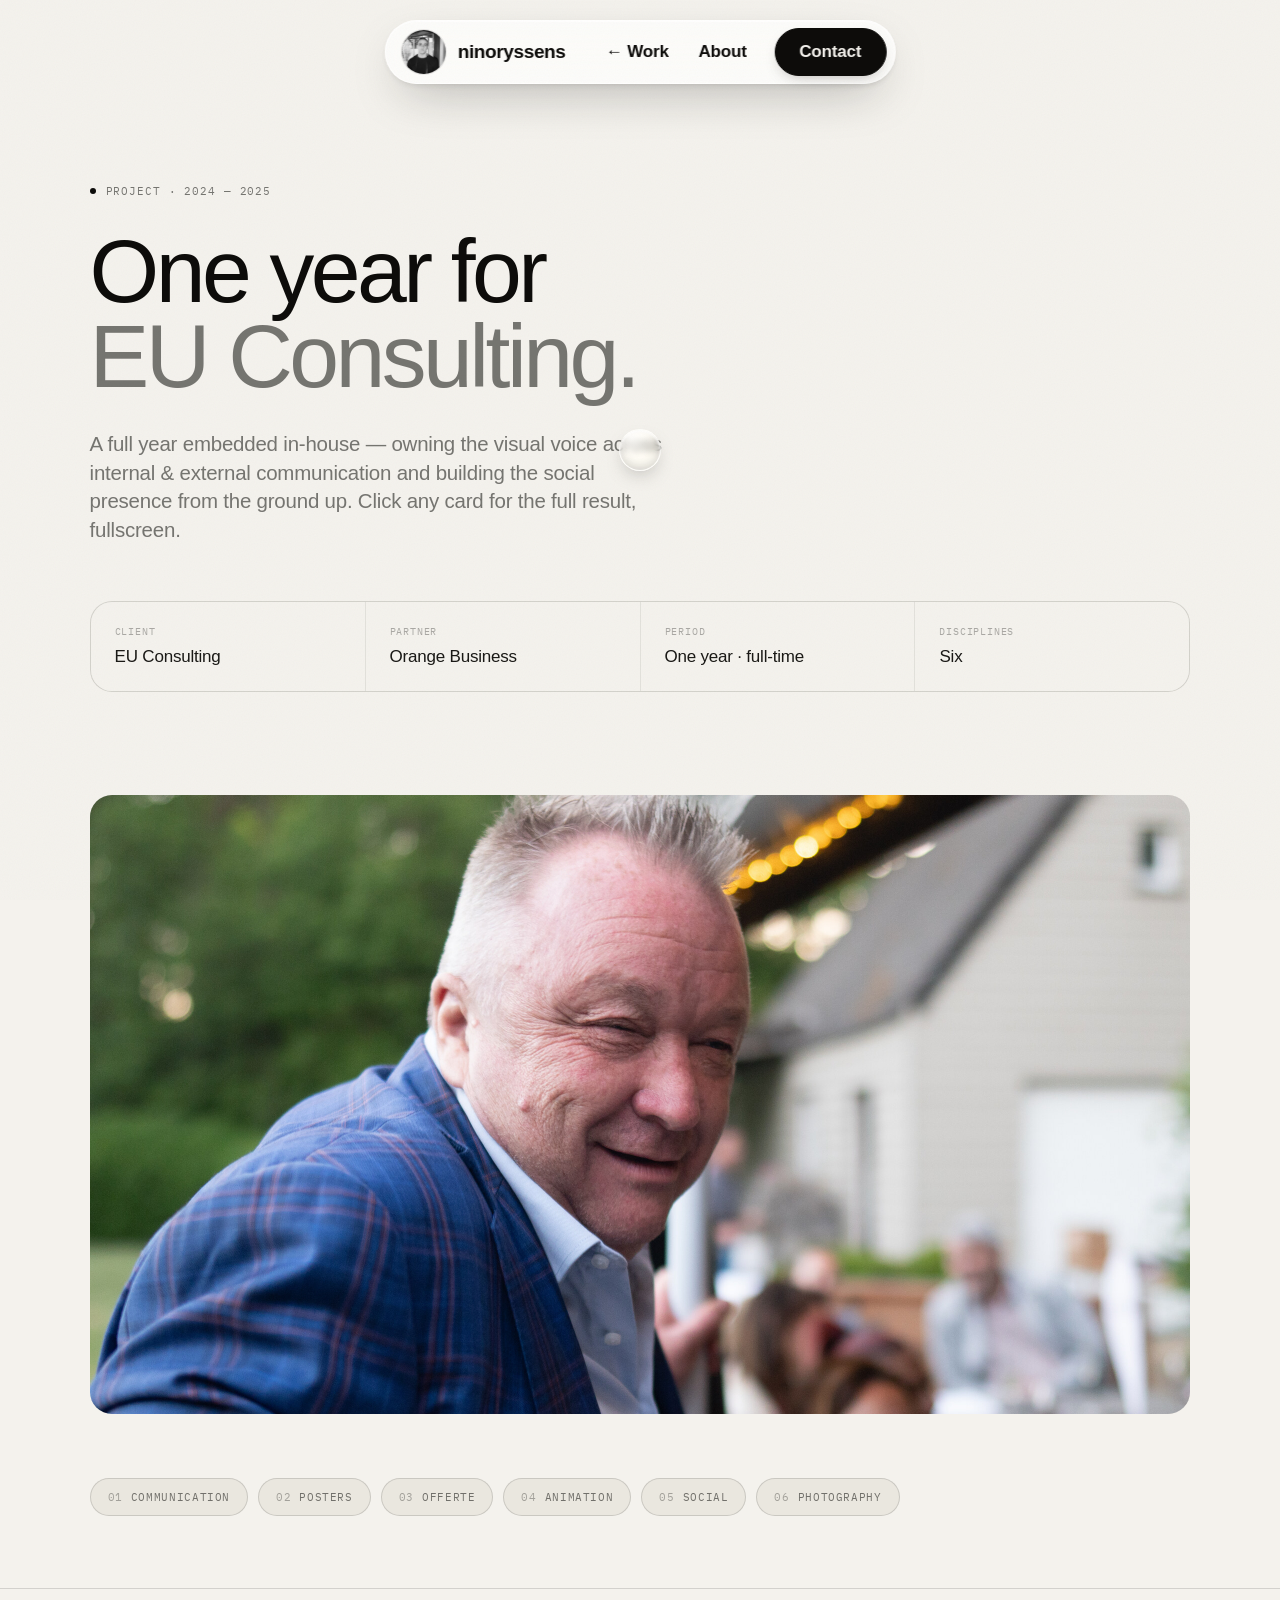
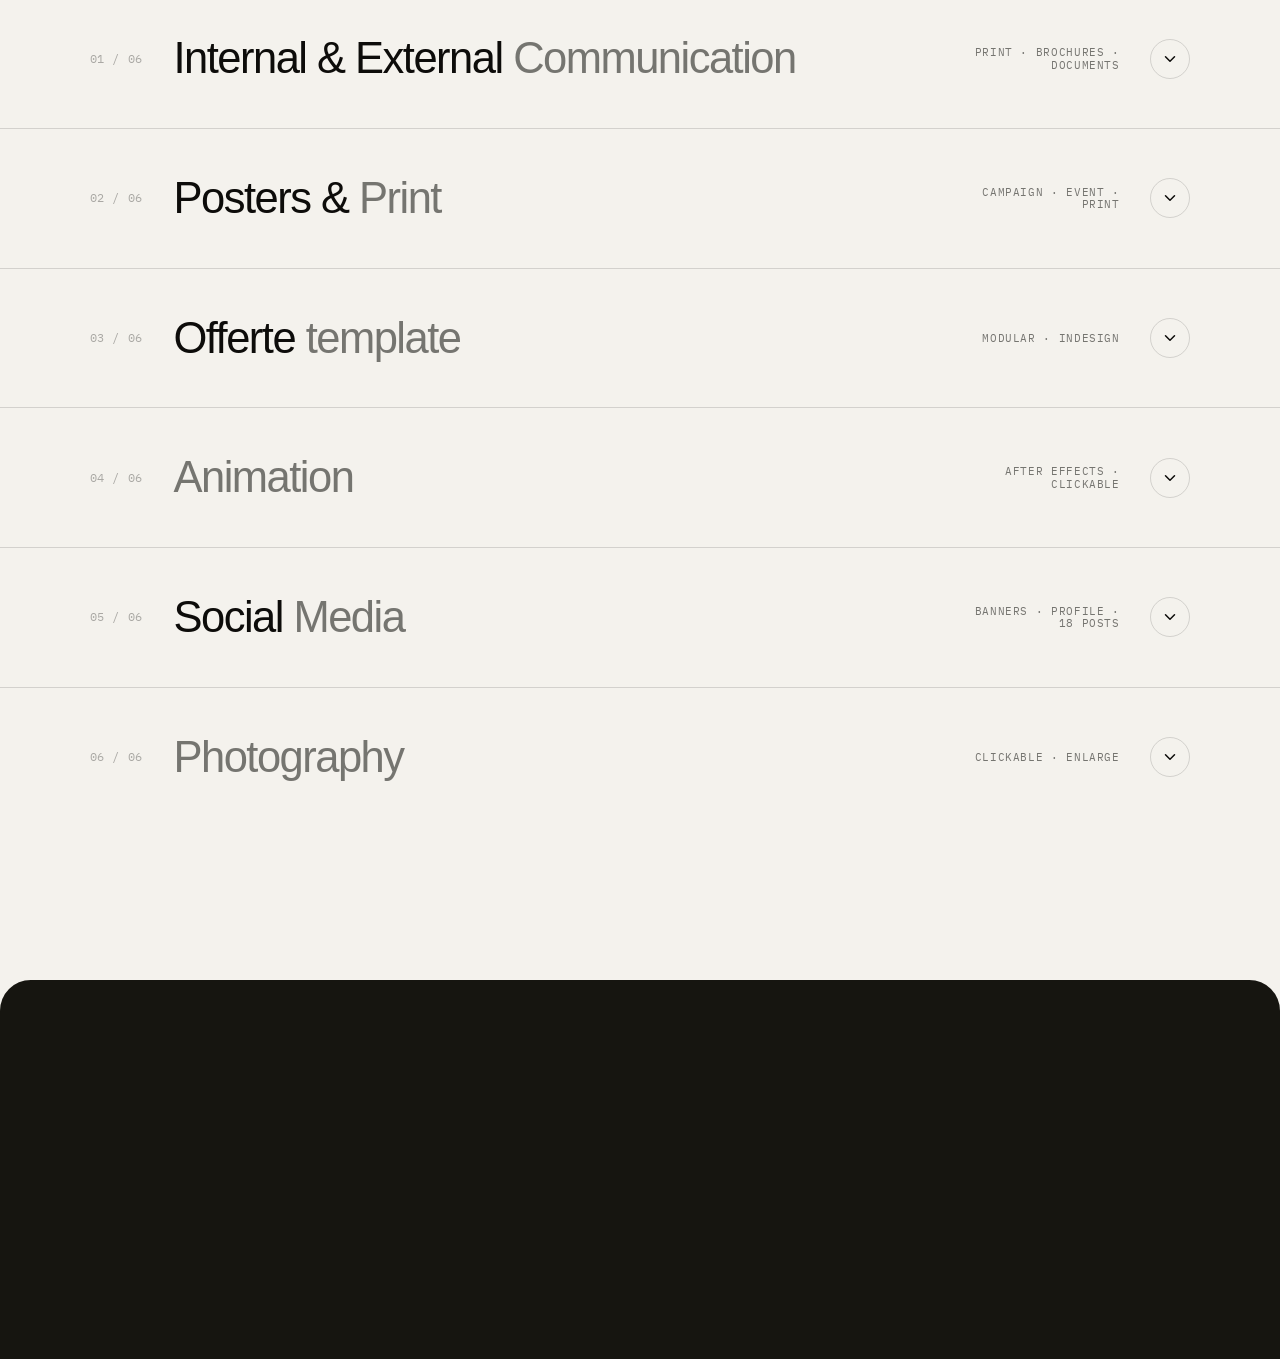
==== commit 26d762a9: "Update portfolio site" ====
--- a/projects/euconsulting.html
+++ b/projects/euconsulting.html
@@ -27,7 +27,6 @@
     <div class="nav-links"><div class="nav-links-inner">
       <a class="lk" href="../index.html#work" data-cursor="Go">← Work</a>
       <a class="lk" href="../index.html#about" data-cursor="Go">About</a>
-      <a class="lk" href="../index.html#recognition" data-cursor="Go">Recognition</a>
     </div></div>
     <div class="nav-trigger">
       <a class="cta" id="navCta" href="#contact" data-cursor="Say hi">
@@ -37,8 +36,7 @@
       <div class="nav-menu" id="navMenu">
         <a href="../index.html#work" data-cursor="Go"><span>← All work</span><span class="n">01</span></a>
         <a href="../index.html#about" data-cursor="Go"><span>About</span><span class="n">02</span></a>
-        <a href="../index.html#recognition" data-cursor="Go"><span>Recognition</span><span class="n">03</span></a>
-        <a href="#contact" data-cursor="Go"><span>Contact</span><span class="n">04</span></a>
+        <a href="#contact" data-cursor="Go"><span>Contact</span><span class="n">03</span></a>
       </div>
     </div>
   </nav>
@@ -203,14 +201,7 @@
       <div class="section-body"><div class="section-body-inner">
         <p class="section-desc reveal">Banners for Facebook and LinkedIn, the profile picture and 18 Instagram posts — live on <a href="https://www.instagram.com/euconsulting.be/" target="_blank" rel="noopener" data-cursor="Follow">@euconsulting.be</a>.</p>
 
-        <h3 class="subhead reveal"><span class="num">i.</span> Banners &amp; profile</h3>
-        <div class="cardgrid cols-3 reveal">
-          <div class="card"><div class="media thumb wide hovermedia" data-cursor="View" data-image="../media/euconsulting/img/social-facebook-banner.png" data-title="Facebook banner"><img class="fill" src="../media/euconsulting/img/social-facebook-banner.png" alt="Facebook banner" loading="lazy" /><div class="scan"></div></div><div class="card-body"><h3>Facebook banner</h3></div></div>
-          <div class="card"><div class="media thumb wide hovermedia" data-cursor="View" data-image="../media/euconsulting/img/social-linkedin-banner.png" data-title="LinkedIn banner"><img class="fill" src="../media/euconsulting/img/social-linkedin-banner.png" alt="LinkedIn banner" loading="lazy" /><div class="scan"></div></div><div class="card-body"><h3>LinkedIn banner</h3></div></div>
-          <div class="card"><div class="media thumb wide hovermedia" data-cursor="View" data-image="../media/euconsulting/img/social-profielfoto.png" data-title="Profile picture"><img class="fill" src="../media/euconsulting/img/social-profielfoto.png" alt="Profile picture" loading="lazy" /><div class="scan"></div></div><div class="card-body"><h3>Profile picture</h3></div></div>
-        </div>
-
-        <h3 class="subhead reveal"><span class="num">ii.</span> Instagram — 18 posts</h3>
+        <h3 class="subhead reveal"><span class="num">i.</span> Instagram — 18 posts</h3>
 
         <div class="ig-mock reveal">
           <div class="ig-mock-bar">
--- a/styles.css
+++ b/styles.css
@@ -228,7 +228,12 @@
   .brand .handle { font-size: 19px; }
   .nav { gap: clamp(14px,2vw,28px); }
   .nav-links { display: flex; }
-  .cta { width: auto; height: 48px; padding: 0 24px; border-radius: 100px; font-size: 17px; }
+  .cta {
+    width: auto; height: 48px; padding: 0 24px; border-radius: 100px; font-size: 17px;
+    background: var(--fg-strong); color: var(--bg); border-color: var(--fg-strong);
+    box-shadow: 0 6px 16px -8px rgba(26,25,22,0.4);
+  }
+  .cta:hover { background: var(--bg); color: var(--fg-strong); border-color: var(--line); }
   .cta-label { display: block; }
   .cta-dots { display: none; }
   .nav-menu { display: none !important; }   /* never a dropdown on desktop */
@@ -498,8 +503,8 @@
 }
 .project-foot p { font-size: clamp(15px,1.5vw,20px); line-height: 1.5; color: var(--fg-dim); max-width: 52ch; letter-spacing: -0.005em; }
 .project-foot p strong { color: var(--fg); font-weight: 500; }
-.viewlink { display: inline-flex; align-items: center; gap: 10px; padding: 12px 0; font-family: var(--font-mono); font-size: 12px; letter-spacing: 0.06em; text-transform: uppercase; color: var(--fg); border-bottom: 1px solid var(--line); transition: gap .3s var(--ease), border-color .3s var(--ease); }
-.viewlink:hover { gap: 18px; border-color: var(--fg); }
+.viewlink { display: inline-flex; align-items: center; gap: 10px; padding: 13px 22px; font-family: var(--font-mono); font-size: 12px; letter-spacing: 0.06em; text-transform: uppercase; color: var(--bg); background: var(--fg); border-radius: 100px; transition: gap .3s var(--ease), background .2s var(--ease), color .2s var(--ease); }
+.viewlink:hover { gap: 16px; background: var(--fg-dim); }
 @media (max-width: 760px) {
   .project-head { grid-template-columns: 1fr; gap: 14px; }
   .project-head .ptags { text-align: left; align-items: flex-start; flex-direction: row; flex-wrap: wrap; gap: 14px; }
@@ -526,19 +531,6 @@
 .portrait { margin-top: clamp(28px,4vw,48px); }
 
 /* ============================================================
-   TESTIMONIALS
-   ============================================================ */
-.quotes { display: grid; grid-template-columns: 1fr 1fr; gap: 1px; background: var(--line-soft); border: 1px solid var(--line-soft); border-radius: var(--radius); overflow: hidden; }
-.quote { background: var(--bg); padding: clamp(28px,4vw,56px); display: flex; flex-direction: column; justify-content: space-between; gap: clamp(28px,4vw,52px); min-height: 300px; position: relative; }
-.quote .qmark { font-size: 64px; line-height: 0.6; color: var(--fg-faint); font-family: var(--font-sans); }
-.quote blockquote { font-size: clamp(18px,1.9vw,27px); font-weight: 500; letter-spacing: -0.02em; line-height: 1.24; color: var(--fg-strong); text-wrap: pretty; }
-.quote .attr { display: flex; justify-content: space-between; align-items: flex-end; gap: 16px; }
-.quote .attr .who { font-size: 14px; color: var(--fg); }
-.quote .attr .who small { display: block; font-family: var(--font-mono); font-size: 10.5px; letter-spacing: 0.05em; text-transform: uppercase; color: var(--fg-faint); margin-top: 5px; }
-.ph-pill { font-family: var(--font-mono); font-size: 9.5px; letter-spacing: 0.1em; text-transform: uppercase; color: var(--fg-faint); border: 1px solid var(--line-soft); border-radius: 100px; padding: 4px 9px; }
-@media (max-width: 760px) { .quotes { grid-template-columns: 1fr; } .quote { min-height: 0; gap: 24px; } }
-
-/* ============================================================
    CONTACT / FOOTER
    ============================================================ */
 /* ---- mega footer: dark inverted closing block ---- */
@@ -550,48 +542,73 @@
   color: rgba(255,255,255,0.9);
   border-radius: clamp(20px,2.4vw,34px) clamp(20px,2.4vw,34px) 0 0;
   isolation: isolate;
+  padding-bottom: clamp(24px,3vw,40px);
 }
 .megafoot .wrap { position: relative; z-index: 2; }
-.mega-pre { font-size: 11px; letter-spacing: 0.1em; text-transform: uppercase; color: rgba(255,255,255,0.42); margin-bottom: clamp(28px,3.5vw,52px); }
-.mega-head {
-  font-size: clamp(34px,5.4vw,84px); line-height: 0.96; letter-spacing: -0.045em;
-  font-weight: 500; margin-bottom: clamp(44px,6vw,88px); max-width: 15ch; text-wrap: balance;
-}
-.mega-head .l1 { display: block; color: #fff; }
-.mega-head .l2 { display: block; color: rgba(255,255,255,0.34); }
-
-.mega-cols { display: grid; grid-template-columns: repeat(3, minmax(0,1fr)); gap: clamp(28px,4vw,64px); }
-.mega-cols .mcol { display: flex; flex-direction: column; gap: 12px; align-items: flex-start; }
-.mega-cols .k { font-size: 10px; letter-spacing: 0.1em; text-transform: uppercase; color: rgba(255,255,255,0.42); }
-.mega-cols .mlink, .mega-cols .mval { font-size: clamp(16px,1.5vw,21px); letter-spacing: -0.01em; color: rgba(255,255,255,0.92); }
-.mega-cols .mlink { padding-bottom: 4px; border-bottom: 1px solid rgba(255,255,255,0.22); transition: border-color .3s var(--ease), color .3s var(--ease); }
-.mega-cols .mlink:hover { border-color: #fff; color: #fff; }
-.mega-cols .iconlink {
-  width: 46px; height: 46px; border-radius: 50%; display: inline-flex; align-items: center; justify-content: center;
-  color: rgba(255,255,255,0.92); border: 1px solid rgba(255,255,255,0.22);
-  transition: background-color .3s var(--ease), color .3s var(--ease), border-color .3s var(--ease);
-}
-.mega-cols .iconlink:hover { background: #fff; color: #161510; border-color: #fff; }
-
-.mega-divider { height: 1px; background: rgba(255,255,255,0.14); margin: clamp(40px,6vw,88px) 0 clamp(20px,2.4vw,32px); transform-origin: left; }
-
-.mega-meta { display: flex; flex-wrap: wrap; gap: 12px 30px; align-items: center; }
+.mega-pre { font-size: 11px; letter-spacing: 0.1em; text-transform: uppercase; color: rgba(255,255,255,0.42); margin-bottom: clamp(32px,4.5vw,68px); }
+
+/* top row — bio · explore · follow · CTAs */
+.foot-grid {
+  display: grid;
+  grid-template-columns: 1.5fr 0.8fr 0.9fr 1.1fr;
+  gap: clamp(28px,4vw,64px);
+  align-items: start;
+  padding-bottom: clamp(40px,6vw,84px);
+  border-bottom: 1px solid rgba(255,255,255,0.14);
+}
+.foot-bio p { font-size: clamp(17px,1.6vw,22px); line-height: 1.4; letter-spacing: -0.015em; color: #fff; max-width: 26ch; text-wrap: balance; }
+
+.foot-col { display: flex; flex-direction: column; align-items: flex-start; gap: 12px; }
+.foot-col .k { font-size: 10px; letter-spacing: 0.1em; text-transform: uppercase; color: rgba(255,255,255,0.42); margin-bottom: 2px; }
+.foot-col a { font-size: clamp(15px,1.2vw,17px); letter-spacing: -0.01em; color: rgba(255,255,255,0.6); transition: color .25s var(--ease); }
+.foot-col a:hover { color: #fff; }
+
+.foot-col .foot-chip {
+  display: inline-flex; align-items: center; gap: 9px;
+  padding: 8px 14px 8px 12px; border-radius: 100px;
+  border: 1px solid rgba(255,255,255,0.2); color: rgba(255,255,255,0.92);
+  font-family: var(--font-mono); font-size: 12px; letter-spacing: 0.01em;
+  transition: background-color .25s var(--ease), color .25s var(--ease), border-color .25s var(--ease);
+}
+.foot-col .foot-chip svg { flex: 0 0 auto; }
+.foot-col .foot-chip:hover { background: #fff; color: #161510; border-color: #fff; }
+
+/* prominent CTA blocks */
+.foot-ctas { display: flex; flex-direction: column; gap: 14px; }
+.foot-cta { display: flex; flex-direction: column; gap: 6px; padding-top: 14px; border-top: 1px solid rgba(255,255,255,0.16); transition: border-color .3s var(--ease); }
+.foot-cta:hover { border-color: rgba(255,255,255,0.5); }
+.foot-cta .cta-row { display: flex; align-items: center; gap: 12px; }
+.foot-cta .cta-label { display: block; font-size: clamp(20px,2vw,28px); font-weight: 500; letter-spacing: -0.025em; color: rgba(255,255,255,0.5); transition: color .25s var(--ease); }
+.foot-cta.primary .cta-label { color: #fff; }
+.foot-cta:hover .cta-label { color: #fff; }
+.foot-cta .cta-arrow {
+  margin-left: auto; width: 30px; height: 30px; flex: 0 0 auto; border-radius: 50%;
+  display: inline-flex; align-items: center; justify-content: center; font-size: 14px;
+  border: 1px solid rgba(255,255,255,0.28); color: rgba(255,255,255,0.92);
+  transition: transform .35s var(--spring), background-color .25s var(--ease), color .25s var(--ease), border-color .25s var(--ease);
+}
+.foot-cta.primary .cta-arrow { background: #fff; color: #161510; border-color: #fff; }
+.foot-cta:hover .cta-arrow { transform: translate(2px,-2px) rotate(0deg); background: #fff; color: #161510; border-color: #fff; }
+.foot-cta .cta-sub { font-family: var(--font-mono); font-size: 11px; letter-spacing: 0.04em; color: rgba(255,255,255,0.42); }
+
+.mega-meta { display: flex; flex-wrap: wrap; gap: 12px 30px; align-items: center; padding-top: clamp(20px,2.4vw,30px); }
 .mega-meta .mono { color: rgba(255,255,255,0.42); }
-.mega-meta .totop { margin-left: auto; color: rgba(255,255,255,0.62); display: inline-flex; align-items: center; gap: 8px; padding: 10px 0; transition: color .3s var(--ease); }
+.mega-meta .dot { display: inline-flex; align-items: center; gap: 8px; }
+.mega-meta .dot::before { content: ""; width: 6px; height: 6px; border-radius: 50%; background: #fff; box-shadow: 0 0 0 0 rgba(255,255,255,0.5); animation: pulse 2.6s var(--ease) infinite; }
+@keyframes pulse { 0% { box-shadow: 0 0 0 0 rgba(255,255,255,0.45); } 70%,100% { box-shadow: 0 0 0 6px rgba(255,255,255,0); } }
+.mega-meta .loc { margin-left: auto; }
+.mega-meta .totop { color: rgba(255,255,255,0.62); display: inline-flex; align-items: center; gap: 8px; padding: 10px 0; transition: color .3s var(--ease); }
 .mega-meta .totop:hover { color: #fff; }
 
-.mega-mark {
-  position: relative; z-index: 1; user-select: none; pointer-events: none;
-  margin: clamp(6px,1vw,20px) 0 -0.2em; text-align: center; white-space: nowrap;
-  font-weight: 600; letter-spacing: -0.05em; line-height: 0.72;
-  font-size: clamp(72px,18vw,300px);
-  color: rgba(255,255,255,0.07);
-}
-
-@media (max-width: 760px) {
-  .mega-cols { grid-template-columns: 1fr; gap: 22px; }
-  .mega-meta .totop { margin-left: 0; }
-  .mega-mark { font-size: 27vw; margin-bottom: -0.16em; }
+@media (max-width: 860px) {
+  .foot-grid { grid-template-columns: 1fr 1fr; row-gap: 36px; }
+  .foot-bio { grid-column: 1 / -1; }
+  .foot-ctas { grid-column: 1 / -1; }
+}
+@media (max-width: 560px) {
+  .foot-grid { grid-template-columns: 1fr; gap: 28px; }
+  .mega-meta .loc { margin-left: 0; }
+  .mega-meta .totop { margin-left: auto; }
 }
 
 /* ============================================================
@@ -613,7 +630,7 @@
 /* ============================================================
    ANCHOR OFFSET  — keep section headings clear of the fixed pill
    ============================================================ */
-:where(#work, #about, #recognition, #contact, .project) { scroll-margin-top: clamp(84px, 12vw, 110px); }
+:where(#work, #about, #contact, .project) { scroll-margin-top: clamp(84px, 12vw, 110px); }
 
 /* ============================================================
    ACCESSIBILITY  — visible keyboard focus on every interactive element
@@ -774,4 +791,4 @@
 
 /* Below-the-fold sections skip layout/paint work until near the viewport.
    intrinsic-size reserves height so the scrollbar + anchors stay stable. */
-#recognition, .megafoot { content-visibility: auto; contain-intrinsic-size: auto 600px; }
+.megafoot { content-visibility: auto; contain-intrinsic-size: auto 600px; }
